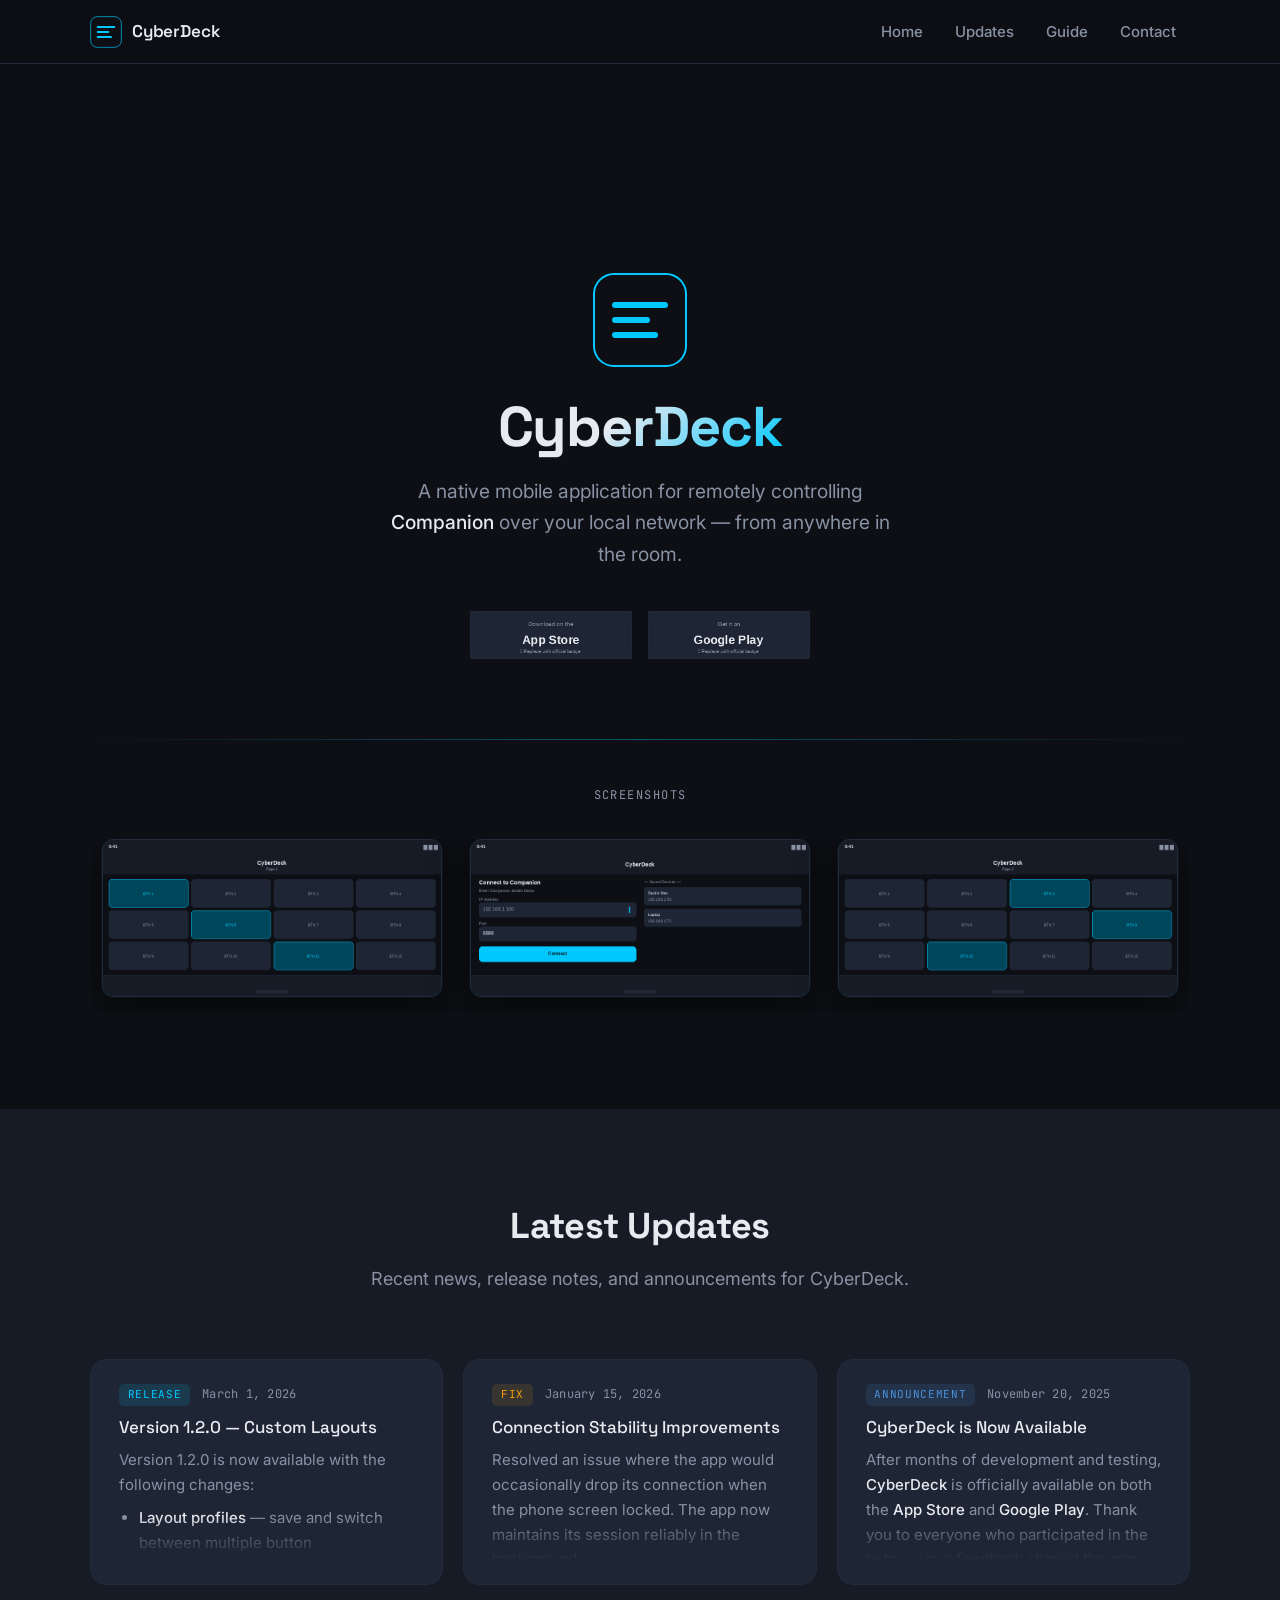
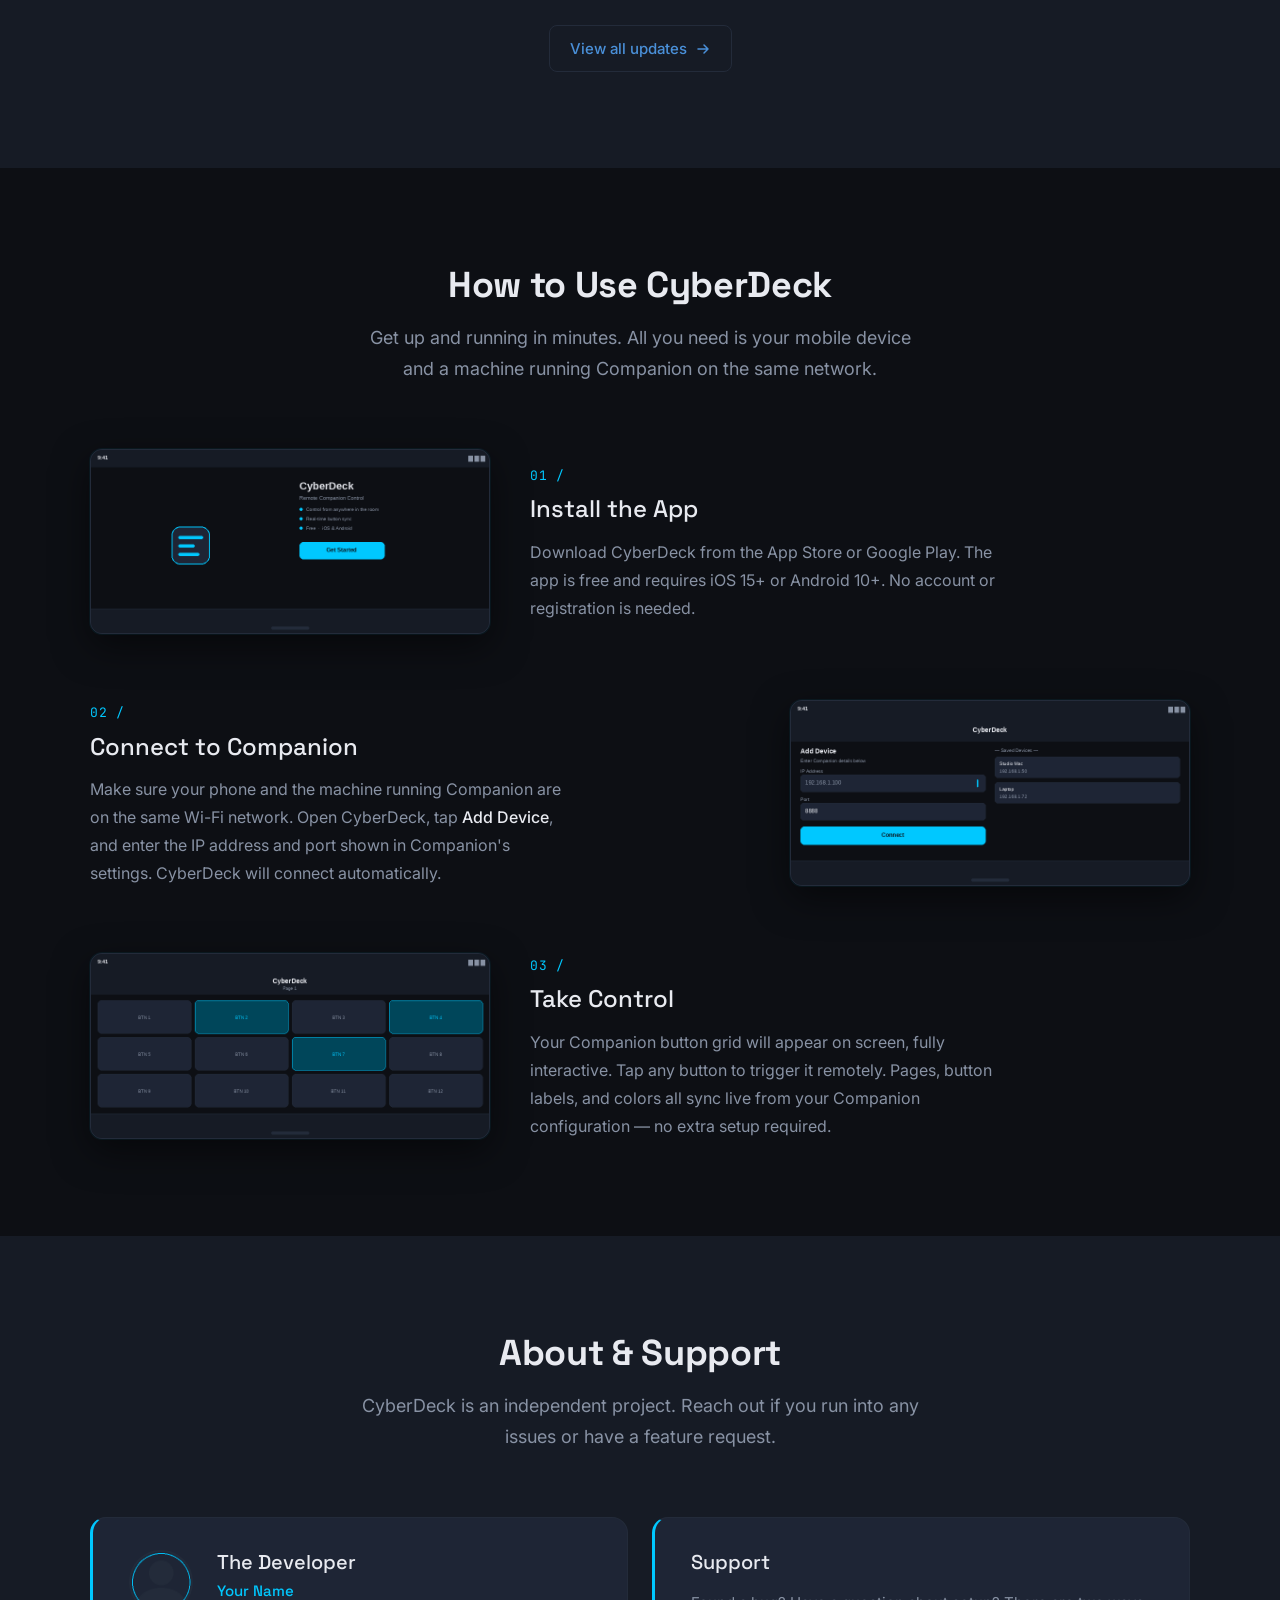
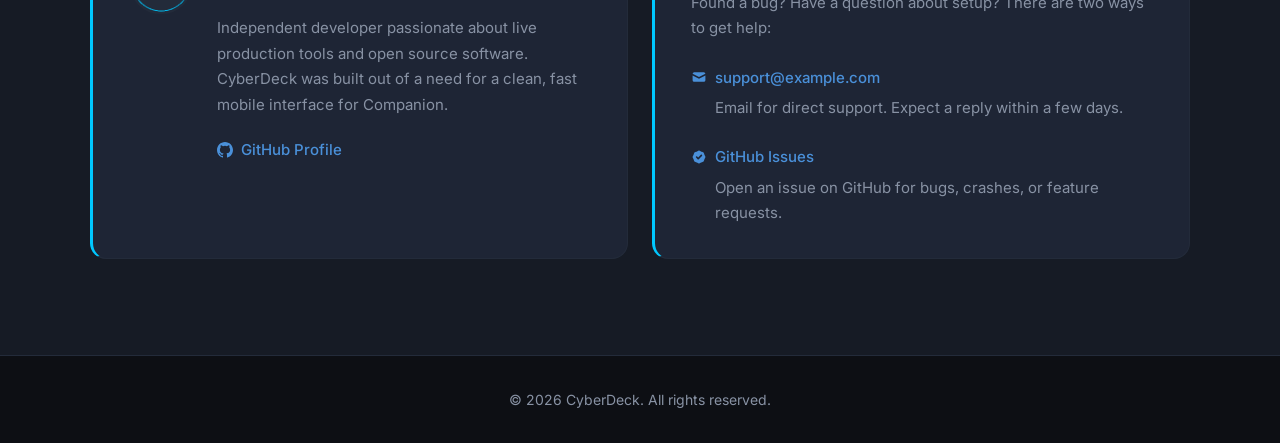
==== index.html @ e9cb2e37 "Initial commit — CyberDeck website Static marketing site for the CyberDeck iOS/Android app: index.ht" ====
<!DOCTYPE html>
<html lang="en">
<head>
  <meta charset="UTF-8" />
  <meta name="viewport" content="width=device-width, initial-scale=1.0" />

  <!-- Primary meta -->
  <title>CyberDeck — Remote Companion Control</title>
  <meta name="description" content="CyberDeck is a free native mobile app for iOS and Android that lets you remotely control Companion over your local network — from anywhere in the room." />
  <link rel="canonical" href="https://cyberdeckapp.com/" />
  <meta name="theme-color" content="#00c8ff" />
  <link rel="icon" type="image/svg+xml" href="assets/favicon.svg" />
  <link rel="apple-touch-icon" href="assets/apple-touch-icon.png" />

  <!-- Open Graph — controls appearance when shared on social media, iMessage, Discord, etc. -->
  <meta property="og:type"        content="website" />
  <meta property="og:url"         content="https://cyberdeckapp.com/" />
  <meta property="og:title"       content="CyberDeck — Remote Companion Control" />
  <meta property="og:description" content="A free native mobile app for iOS and Android that lets you remotely control Companion over your local network." />
  <meta property="og:image"       content="https://cyberdeckapp.com/assets/og-image.png" />
  <meta property="og:image:width"  content="1200" />
  <meta property="og:image:height" content="630" />
  <meta property="og:site_name"   content="CyberDeck" />

  <!-- Twitter / X Card -->
  <meta name="twitter:card"        content="summary_large_image" />
  <meta name="twitter:title"       content="CyberDeck — Remote Companion Control" />
  <meta name="twitter:description" content="A free native mobile app for iOS and Android that lets you remotely control Companion over your local network." />
  <meta name="twitter:image"       content="https://cyberdeckapp.com/assets/og-image.png" />

  <!-- JSON-LD Structured Data -->
  <script type="application/ld+json">
  {
    "@context": "https://schema.org",
    "@type": "SoftwareApplication",
    "name": "CyberDeck",
    "description": "A native mobile application for remotely controlling Companion over a local network.",
    "applicationCategory": "UtilitiesApplication",
    "operatingSystem": ["iOS", "Android"],
    "offers": {
      "@type": "Offer",
      "price": "0",
      "priceCurrency": "USD"
    },
    "url": "https://cyberdeckapp.com/",
    "publisher": {
      "@type": "Person",
      "name": "Your Name"
    }
  }
  </script>

  <!-- Google Fonts -->
  <link rel="preconnect" href="https://fonts.googleapis.com" />
  <link rel="preconnect" href="https://fonts.gstatic.com" crossorigin />
  <link href="https://fonts.googleapis.com/css2?family=Space+Grotesk:wght@400;500;700&family=Inter:wght@400;500&family=JetBrains+Mono:wght@400&display=swap" rel="stylesheet" />

  <link rel="stylesheet" href="style.css" />
</head>
<body>

  <!-- ═══════════════════════════════════════════
       NAVIGATION
  ════════════════════════════════════════════ -->
  <header id="site-header">
    <div class="nav-inner container">
      <a href="#home" class="nav-logo" aria-label="CyberDeck home">
        <div class="nav-logo-icon" aria-hidden="true">
          <img src="assets/icon.svg" alt="CyberDeck icon" width="32" height="32" />
        </div>
        <span class="nav-logo-text">CyberDeck</span>
      </a>

      <nav aria-label="Main navigation">
        <ul class="nav-links" role="list">
          <li><a href="#home" class="nav-link">Home</a></li>
          <li><a href="#updates" class="nav-link">Updates</a></li>
          <li><a href="#guide" class="nav-link">Guide</a></li>
          <li><a href="#contact" class="nav-link">Contact</a></li>
        </ul>
      </nav>
    </div>
  </header>

  <main>

    <!-- ═══════════════════════════════════════════
         SECTION 1 — HOME / HERO
    ════════════════════════════════════════════ -->
    <section id="home" class="section section-dark">
      <div class="container">

        <!-- Hero -->
        <div class="hero">
          <div class="hero-icon" aria-hidden="true">
            <img src="assets/icon.svg" alt="CyberDeck icon" width="96" height="96" />
          </div>

          <h1 class="hero-title">CyberDeck</h1>

          <p class="hero-sub">
            A native mobile application for remotely controlling
            <strong>Companion</strong> over your local network — from
            anywhere in the room.
          </p>

          <div class="hero-badges">
            <a href="#" class="badge badge--image" aria-label="Download on the App Store">
              <img src="assets/badge-appstore.png" alt="Download on the App Store" width="270" height="80" />
            </a>
            <a href="#" class="badge badge--image" aria-label="Get it on Google Play">
              <img src="assets/badge-googleplay.png" alt="Get it on Google Play" width="270" height="80" />
            </a>
          </div>
        </div>

        <!-- Screenshot divider -->
        <div class="section-divider" aria-hidden="true"></div>

        <!-- Screenshots -->
        <div class="screenshots-label" aria-hidden="true">
          <span>Screenshots</span>
        </div>

        <div class="screenshots-row" role="list" aria-label="App screenshots">
          <div class="phone-frame" role="listitem">
            <img src="assets/screenshot-1.png" alt="CyberDeck home screen showing button grid" width="844" height="390" />
          </div>
          <div class="phone-frame" role="listitem">
            <img src="assets/screenshot-2.png" alt="CyberDeck connection screen" width="844" height="390" />
          </div>
          <div class="phone-frame" role="listitem">
            <img src="assets/screenshot-3.png" alt="CyberDeck controls screen" width="844" height="390" />
          </div>
        </div>

      </div>
    </section>

    <!-- ═══════════════════════════════════════════
         SECTION 2 — UPDATES / LATEST NEWS
    ════════════════════════════════════════════ -->
    <section id="updates" class="section section-surface">
      <div class="container">

        <div class="section-header">
          <h2>Latest Updates</h2>
          <p class="section-sub">
            Recent news, release notes, and announcements for CyberDeck.
          </p>
        </div>

        <!-- Cards injected here by the render script below -->
        <div class="updates-grid" id="updates-grid">
          <noscript>
            <p style="color: var(--color-text-muted); text-align: center;">
              JavaScript is required to display updates. Please enable it in your browser.
            </p>
          </noscript>
        </div>

        <div class="updates-more">
          <a href="updates.html" class="updates-all-link">
            View all updates
            <svg class="updates-arrow" viewBox="0 0 16 16" fill="none" xmlns="http://www.w3.org/2000/svg" aria-hidden="true">
              <path d="M3 8h10M9 4l4 4-4 4" stroke="currentColor" stroke-width="1.5" stroke-linecap="round" stroke-linejoin="round"/>
            </svg>
          </a>
        </div>

      </div>
    </section>

    <!-- ═══════════════════════════════════════════
         SECTION 3 — GUIDE / HOW TO USE
    ════════════════════════════════════════════ -->
    <section id="guide" class="section section-dark">
      <div class="container">

        <div class="section-header">
          <h2>How to Use CyberDeck</h2>
          <p class="section-sub">
            Get up and running in minutes. All you need is your mobile
            device and a machine running Companion on the same network.
          </p>
        </div>

        <!-- Step 1 -->
        <div class="guide-step">
          <div class="phone-frame guide-frame">
            <img src="assets/screenshot-install.png" alt="App Store install screen for CyberDeck" width="844" height="390" />
          </div>

          <div class="guide-text">
            <span class="step-label mono-label">01 /</span>
            <h3>Install the App</h3>
            <p>
              Download CyberDeck from the App Store or Google Play. The app
              is free and requires iOS 15+ or Android 10+. No account or
              registration is needed.
            </p>
          </div>
        </div>

        <!-- Step 2 -->
        <div class="guide-step guide-step--reverse">
          <div class="phone-frame guide-frame">
            <img src="assets/screenshot-connect.png" alt="CyberDeck connection settings screen" width="844" height="390" />
          </div>

          <div class="guide-text">
            <span class="step-label mono-label">02 /</span>
            <h3>Connect to Companion</h3>
            <p>
              Make sure your phone and the machine running Companion are on
              the same Wi-Fi network. Open CyberDeck, tap <strong>Add
              Device</strong>, and enter the IP address and port shown in
              Companion's settings. CyberDeck will connect automatically.
            </p>
          </div>
        </div>

        <!-- Step 3 -->
        <div class="guide-step">
          <div class="phone-frame guide-frame">
            <img src="assets/screenshot-control.png" alt="CyberDeck button grid control screen" width="844" height="390" />
          </div>

          <div class="guide-text">
            <span class="step-label mono-label">03 /</span>
            <h3>Take Control</h3>
            <p>
              Your Companion button grid will appear on screen, fully
              interactive. Tap any button to trigger it remotely. Pages,
              button labels, and colors all sync live from your Companion
              configuration — no extra setup required.
            </p>
          </div>
        </div>

      </div>
    </section>

    <!-- ═══════════════════════════════════════════
         SECTION 4 — CONTACT / DEVELOPER INFO
    ════════════════════════════════════════════ -->
    <section id="contact" class="section section-surface">
      <div class="container">

        <div class="section-header">
          <h2>About &amp; Support</h2>
          <p class="section-sub">
            CyberDeck is an independent project. Reach out if you run into
            any issues or have a feature request.
          </p>
        </div>

        <div class="contact-grid">

          <!-- Developer card -->
          <div class="contact-card contact-card--developer">
            <div class="developer-avatar">
              <img src="assets/avatar.png" alt="Developer photo" width="128" height="128" />
            </div>

            <div class="developer-info">
              <h3>The Developer</h3>
              <!-- Replace "Your Name" and bio text with actual content -->
              <p class="developer-name">Your Name</p>
              <p>
                Independent developer passionate about live production tools
                and open source software. CyberDeck was built out of a need
                for a clean, fast mobile interface for Companion.
              </p>
              <div class="developer-links">
                <a href="https://github.com/" class="contact-link" target="_blank" rel="noopener noreferrer">
                  <!-- GitHub icon -->
                  <svg class="link-icon" viewBox="0 0 20 20" fill="currentColor" aria-hidden="true">
                    <path fill-rule="evenodd" d="M10 0C4.477 0 0 4.477 0 10c0 4.418 2.865 8.166 6.839 9.489.5.092.682-.217.682-.483 0-.237-.009-.868-.013-1.703-2.782.604-3.369-1.34-3.369-1.34-.454-1.157-1.11-1.465-1.11-1.465-.908-.62.069-.608.069-.608 1.003.07 1.531 1.03 1.531 1.03.892 1.529 2.341 1.087 2.91.831.092-.646.35-1.086.636-1.336-2.22-.253-4.555-1.11-4.555-4.943 0-1.091.39-1.984 1.029-2.683-.103-.253-.446-1.27.098-2.647 0 0 .84-.269 2.75 1.025A9.578 9.578 0 0110 4.836a9.59 9.59 0 012.504.337c1.909-1.294 2.747-1.025 2.747-1.025.546 1.377.203 2.394.1 2.647.64.699 1.028 1.592 1.028 2.683 0 3.842-2.339 4.687-4.566 4.935.359.309.678.919.678 1.852 0 1.336-.012 2.415-.012 2.744 0 .268.18.58.688.482C17.137 18.163 20 14.418 20 10c0-5.523-4.477-10-10-10z" clip-rule="evenodd"/>
                  </svg>
                  GitHub Profile
                </a>
              </div>
            </div>
          </div>

          <!-- Support card -->
          <div class="contact-card contact-card--support">
            <h3>Support</h3>
            <p>
              Found a bug? Have a question about setup? There are two ways
              to get help:
            </p>

            <ul class="support-links" role="list">
              <li>
                <a href="mailto:support@example.com" class="contact-link">
                  <!-- Email icon -->
                  <svg class="link-icon" viewBox="0 0 20 20" fill="currentColor" aria-hidden="true">
                    <path d="M2.003 5.884L10 9.882l7.997-3.998A2 2 0 0016 4H4a2 2 0 00-1.997 1.884z"/>
                    <path d="M18 8.118l-8 4-8-4V14a2 2 0 002 2h12a2 2 0 002-2V8.118z"/>
                  </svg>
                  support@example.com
                </a>
                <p class="support-note">Email for direct support. Expect a reply within a few days.</p>
              </li>
              <li>
                <a href="https://github.com/" class="contact-link" target="_blank" rel="noopener noreferrer">
                  <!-- Bug icon -->
                  <svg class="link-icon" viewBox="0 0 20 20" fill="currentColor" aria-hidden="true">
                    <path fill-rule="evenodd" d="M6.267 3.455a3.066 3.066 0 001.745-.723 3.066 3.066 0 013.976 0 3.066 3.066 0 001.745.723 3.066 3.066 0 012.812 2.812c.051.643.304 1.254.723 1.745a3.066 3.066 0 010 3.976 3.066 3.066 0 00-.723 1.745 3.066 3.066 0 01-2.812 2.812 3.066 3.066 0 00-1.745.723 3.066 3.066 0 01-3.976 0 3.066 3.066 0 00-1.745-.723 3.066 3.066 0 01-2.812-2.812 3.066 3.066 0 00-.723-1.745 3.066 3.066 0 010-3.976 3.066 3.066 0 00.723-1.745 3.066 3.066 0 012.812-2.812zm7.44 5.252a1 1 0 00-1.414-1.414L9 10.586 7.707 9.293a1 1 0 00-1.414 1.414l2 2a1 1 0 001.414 0l4-4z" clip-rule="evenodd"/>
                  </svg>
                  GitHub Issues
                </a>
                <p class="support-note">Open an issue on GitHub for bugs, crashes, or feature requests.</p>
              </li>
            </ul>
          </div>

        </div>
      </div>
    </section>

  </main>

  <!-- ═══════════════════════════════════════════
       FOOTER
  ════════════════════════════════════════════ -->
  <footer class="site-footer">
    <div class="container">
      <p>&copy; 2026 CyberDeck. All rights reserved.</p>
    </div>
  </footer>

  <!-- Updates data & renderer -->
  <script src="updates.js"></script>
  <script>
    (function () {
      var TAG_CLASSES = {
        'release':      'tag--release',
        'fix':          'tag--fix',
        'announcement': 'tag--announcement'
      };

      function tagClass(tag) {
        return TAG_CLASSES[tag.toLowerCase()] || 'tag--announcement';
      }

      function formatDate(dateStr) {
        return new Date(dateStr + 'T00:00:00').toLocaleDateString('en-US', {
          year: 'numeric', month: 'long', day: 'numeric'
        });
      }

      /* Converts **bold**, *italic* within a single line of text */
      function inlineMarkdown(str) {
        str = str.replace(/\*\*([^*\n]+)\*\*/g, '<strong>$1</strong>');
        str = str.replace(/\*([^*\n]+)\*/g,     '<em>$1</em>');
        return str;
      }

      /*
       * Converts a body string (with \n line breaks and \n\n paragraph
       * breaks) into HTML. Blocks starting with "- " become <ul> lists;
       * everything else becomes a <p> with <br> for single line breaks.
       */
      function parseMarkdown(text) {
        text = text.replace(/\r\n/g, '\n').replace(/\r/g, '\n');
        var blocks = text.trim().split(/\n{2,}/);
        return blocks.map(function (block) {
          block = block.trim();
          if (!block) return '';
          var lines = block.split('\n');
          var isList = lines.every(function (l) { return /^[-*]\s/.test(l); });
          if (isList) {
            return '<ul>' + lines.map(function (l) {
              return '<li>' + inlineMarkdown(l.replace(/^[-*]\s+/, '')) + '</li>';
            }).join('') + '</ul>';
          }
          return '<p>' + inlineMarkdown(lines.join('<br>')) + '</p>';
        }).join('');
      }

      /* Home page: body is clamped — shows a preview with a fade */
      function renderCard(entry) {
        return '<article class="update-card">' +
          '<div class="update-card-meta">' +
            '<span class="update-tag ' + tagClass(entry.tag) + '">' + entry.tag + '</span>' +
            '<time class="update-date" datetime="' + entry.date + '">' + formatDate(entry.date) + '</time>' +
          '</div>' +
          '<h3 class="update-title">' + entry.title + '</h3>' +
          '<div class="update-body update-body--clamped">' + parseMarkdown(entry.body) + '</div>' +
        '</article>';
      }

      var grid = document.getElementById('updates-grid');
      if (grid && typeof CYBERDECK_UPDATES !== 'undefined' && CYBERDECK_UPDATES.length > 0) {
        grid.innerHTML = CYBERDECK_UPDATES.slice(0, 3).map(renderCard).join('');
      }
    })();
  </script>

</body>
</html>
---- style.css ----
/* ═══════════════════════════════════════════════════════════════
   CYBERDECK — style.css
   Structure:
     1. Custom Properties
     2. Reset & Base
     3. Typography
     4. Layout Utilities
     5. Navigation
     6. Hero (Section 1)
     7. Screenshots
     8. Updates (Section 2)
     9. Guide (Section 3)
    10. Contact (Section 4)
    11. Footer
    12. Media Queries
═══════════════════════════════════════════════════════════════ */


/* ─────────────────────────────────────────────
   1. CUSTOM PROPERTIES
───────────────────────────────────────────── */
:root {
  /* Colors */
  --color-bg:           #0d0f14;
  --color-surface:      #161b25;
  --color-surface-alt:  #1e2535;
  --color-accent:       #00c8ff;
  --color-accent-soft:  #4a90d9;
  --color-accent-glow:  rgba(0, 200, 255, 0.15);
  --color-text:         #e8eaf0;
  --color-text-muted:   #8892a4;
  --color-divider:      #232b3a;

  /* Typography */
  --font-heading: 'Space Grotesk', system-ui, sans-serif;
  --font-body:    'Inter', system-ui, sans-serif;
  --font-mono:    'JetBrains Mono', 'Courier New', monospace;

  /* Layout */
  --container-width:  1100px;
  --section-padding:  6rem 0;
  --nav-height:       64px;

  /* Components */
  --radius-card:   1rem;
  --radius-phone:  2rem;
  --radius-badge:  0.5rem;
}


/* ─────────────────────────────────────────────
   2. RESET & BASE
───────────────────────────────────────────── */
*, *::before, *::after {
  box-sizing: border-box;
  margin: 0;
  padding: 0;
}

html {
  scroll-behavior: smooth;
  /* Offset scroll targets so they don't hide under the sticky nav */
  scroll-padding-top: var(--nav-height);
}

body {
  background-color: var(--color-bg);
  color: var(--color-text);
  font-family: var(--font-body);
  font-size: 1rem;
  line-height: 1.7;
  -webkit-font-smoothing: antialiased;
  -moz-osx-font-smoothing: grayscale;
}

img {
  display: block;
  max-width: 100%;
  height: auto;
}

ul {
  list-style: none;
}

a {
  color: var(--color-accent-soft);
  text-decoration: none;
  transition: color 0.2s ease;
}

a:hover {
  color: var(--color-accent);
}

a:focus-visible {
  outline: 2px solid var(--color-accent);
  outline-offset: 3px;
  border-radius: 3px;
}

strong {
  font-weight: 500;
  color: var(--color-text);
}


/* ─────────────────────────────────────────────
   3. TYPOGRAPHY
───────────────────────────────────────────── */
h1, h2, h3, h4 {
  font-family: var(--font-heading);
  color: var(--color-text);
  line-height: 1.2;
}

h1 {
  font-size: 3.5rem;
  font-weight: 700;
  line-height: 1.1;
  letter-spacing: -0.02em;
}

h2 {
  font-size: 2.25rem;
  font-weight: 700;
  letter-spacing: -0.01em;
}

h3 {
  font-size: 1.375rem;
  font-weight: 500;
  margin-bottom: 0.75rem;
}

p {
  color: var(--color-text);
  max-width: 65ch;
}

.mono-label {
  font-family: var(--font-mono);
  font-size: 0.8125rem;
  color: var(--color-accent);
  letter-spacing: 0.04em;
}


/* ─────────────────────────────────────────────
   4. LAYOUT UTILITIES
───────────────────────────────────────────── */
.container {
  width: min(var(--container-width), calc(100% - 2 * 5vw));
  margin-inline: auto;
}

.section {
  padding: var(--section-padding);
}

.section-dark {
  background-color: var(--color-bg);
}

.section-surface {
  background-color: var(--color-surface);
}

.section-header {
  text-align: center;
  margin-bottom: 4rem;
}

.section-header h2 {
  margin-bottom: 1rem;
}

.section-sub {
  font-size: 1.125rem;
  color: var(--color-text-muted);
  max-width: 52ch;
  margin-inline: auto;
}


/* ─────────────────────────────────────────────
   5. NAVIGATION
───────────────────────────────────────────── */
#site-header {
  position: sticky;
  top: 0;
  z-index: 100;
  height: var(--nav-height);
  background-color: rgba(13, 15, 20, 0.85);
  backdrop-filter: blur(12px);
  -webkit-backdrop-filter: blur(12px);
  border-bottom: 1px solid var(--color-divider);
}

.nav-inner {
  display: flex;
  align-items: center;
  justify-content: space-between;
  height: 100%;
}

/* Logo */
.nav-logo {
  display: flex;
  align-items: center;
  gap: 0.625rem;
  color: var(--color-text);
  text-decoration: none;
}

.nav-logo:hover {
  color: var(--color-text);
}

.nav-logo-icon {
  width: 32px;
  height: 32px;
  flex-shrink: 0;
}

.nav-logo-text {
  font-family: var(--font-heading);
  font-size: 1.0625rem;
  font-weight: 600;
  letter-spacing: -0.01em;
}

/* Nav links */
.nav-links {
  display: flex;
  align-items: center;
  gap: 0.25rem;
}

.nav-link {
  font-family: var(--font-body);
  font-size: 0.9375rem;
  font-weight: 500;
  color: var(--color-text-muted);
  padding: 0.4rem 0.875rem;
  border-radius: 0.4rem;
  transition: color 0.2s ease, background-color 0.2s ease;
  text-decoration: none;
}

.nav-link:hover {
  color: var(--color-accent);
  background-color: var(--color-accent-glow);
}


/* ─────────────────────────────────────────────
   6. HERO (SECTION 1)
───────────────────────────────────────────── */
.hero {
  display: flex;
  flex-direction: column;
  align-items: center;
  text-align: center;
  padding: 7rem 0 5rem;
}

.hero-icon {
  width: 96px;
  height: 96px;
  margin-bottom: 1.75rem;
}

.hero-title {
  margin-bottom: 1.125rem;
  /* Subtle text gradient for extra polish */
  background: linear-gradient(135deg, #e8eaf0 40%, #00c8ff 100%);
  -webkit-background-clip: text;
  -webkit-text-fill-color: transparent;
  background-clip: text;
}

.hero-sub {
  font-size: 1.2rem;
  color: var(--color-text-muted);
  max-width: 44ch;
  margin-bottom: 2.5rem;
  line-height: 1.65;
}

.hero-sub strong {
  color: var(--color-text);
}

/* Download badges */
.hero-badges {
  display: flex;
  gap: 1rem;
  flex-wrap: wrap;
  justify-content: center;
}

.badge {
  display: flex;
  flex-direction: column;
  align-items: flex-start;
  padding: 0.625rem 1.25rem;
  background-color: var(--color-surface-alt);
  border: 1px solid var(--color-divider);
  border-radius: var(--radius-badge);
  color: var(--color-text);
  text-decoration: none;
  transition: border-color 0.2s ease, background-color 0.2s ease, transform 0.15s ease;
  min-width: 140px;
}

.badge:hover {
  border-color: var(--color-accent);
  background-color: var(--color-accent-glow);
  color: var(--color-text);
  transform: translateY(-2px);
}

.badge-label {
  font-size: 0.75rem;
  color: var(--color-text-muted);
  font-family: var(--font-body);
  line-height: 1;
  margin-bottom: 0.2rem;
}

.badge-store {
  font-family: var(--font-heading);
  font-size: 1rem;
  font-weight: 600;
  color: var(--color-text);
  line-height: 1;
}

/* Image badge variant — strips the styled box so the PNG badge shows as-is */
.badge--image {
  padding: 0;
  background: none;
  border: none;
  border-radius: 0;
  min-width: unset;
  transition: transform 0.15s ease, opacity 0.15s ease;
}

.badge--image:hover {
  background: none;
  border: none;
  opacity: 0.85;
  transform: translateY(-2px);
}

.badge--image img {
  display: block;
  height: 48px;
  width: auto;
}


/* ─────────────────────────────────────────────
   7. SCREENSHOTS
───────────────────────────────────────────── */
.section-divider {
  height: 1px;
  background: linear-gradient(
    to right,
    transparent,
    var(--color-accent),
    transparent
  );
  margin-bottom: 2.5rem;
  opacity: 0.4;
}

.screenshots-label {
  text-align: center;
  margin-bottom: 2rem;
}

.screenshots-label span {
  font-family: var(--font-mono);
  font-size: 0.75rem;
  color: var(--color-text-muted);
  text-transform: uppercase;
  letter-spacing: 0.12em;
}

.screenshots-row {
  display: flex;
  justify-content: center;
  gap: 1.75rem;
  flex-wrap: wrap;
  padding-bottom: 1rem;
  /* On narrow viewports where all three frames can't sit side-by-side,
     allow horizontal scroll rather than shrinking frames below legibility */
  overflow-x: auto;
  -webkit-overflow-scrolling: touch;
}

/* Phone frame wrapper — landscape orientation */
.phone-frame {
  border-radius: 0.75rem;
  border: 1.5px solid var(--color-divider);
  overflow: hidden;
  width: 340px;
  flex-shrink: 0;
  box-shadow:
    0 0 0 1px rgba(0,200,255,0.06),
    0 12px 36px rgba(0, 0, 0, 0.5);
  background-color: var(--color-surface-alt);
  transition: transform 0.2s ease, box-shadow 0.2s ease;
}

.phone-frame:hover {
  transform: translateY(-4px);
  box-shadow:
    0 0 0 1px rgba(0,200,255,0.2),
    0 24px 60px rgba(0, 0, 0, 0.6);
}

/* Real screenshot images inside a phone frame */
.phone-frame img {
  display: block;
  width: 100%;
  height: auto;
}

/* Placeholder shown until real screenshots are added */
.phone-placeholder {
  width: 100%;
  aspect-ratio: 844 / 390;
  display: flex;
  align-items: flex-end;
  justify-content: flex-start;
  padding: 1rem;
  background-color: var(--color-surface-alt);
  background-image:
    linear-gradient(
      160deg,
      rgba(0,200,255,0.04) 0%,
      transparent 60%
    );
}

.phone-placeholder .mono-label {
  font-size: 0.6875rem;
}

/* Guide-section phone frames are slightly wider */
.guide-frame {
  width: 400px;
}


/* ─────────────────────────────────────────────
   8. UPDATES (SECTION 2)
───────────────────────────────────────────── */

/* Three-column card grid */
.updates-grid {
  display: grid;
  grid-template-columns: repeat(3, 1fr);
  gap: 1.25rem;
  margin-bottom: 2.5rem;
}

/* Individual update card */
.update-card {
  background-color: var(--color-surface-alt);
  border: 1px solid var(--color-divider);
  border-radius: var(--radius-card);
  padding: 1.5rem 1.75rem;
  display: flex;
  flex-direction: column;
  gap: 0.625rem;
  transition: border-color 0.2s ease, transform 0.2s ease;
}

.update-card:hover {
  border-color: rgba(0, 200, 255, 0.3);
  transform: translateY(-2px);
}

/* Meta row: tag pill + date */
.update-card-meta {
  display: flex;
  align-items: center;
  gap: 0.75rem;
  flex-wrap: wrap;
}

/* Tag pill */
.update-tag {
  display: inline-block;
  font-family: var(--font-mono);
  font-size: 0.6875rem;
  font-weight: 400;
  letter-spacing: 0.06em;
  text-transform: uppercase;
  padding: 0.2rem 0.55rem;
  border-radius: 0.3rem;
  line-height: 1.4;
}

.tag--release {
  background-color: rgba(0, 200, 255, 0.12);
  color: #00c8ff;
}

.tag--fix {
  background-color: rgba(245, 158, 11, 0.12);
  color: #f59e0b;
}

.tag--announcement {
  background-color: rgba(74, 144, 217, 0.12);
  color: #4a90d9;
}

/* Date */
.update-date {
  font-family: var(--font-mono);
  font-size: 0.75rem;
  color: var(--color-text-muted);
  letter-spacing: 0.02em;
}

/* Title */
.update-title {
  font-size: 1.0625rem;
  font-weight: 500;
  line-height: 1.35;
  margin-bottom: 0;
}

/* Body container — holds rendered markdown (div, not p) */
.update-body {
  font-size: 0.9375rem;
  line-height: 1.65;
  flex: 1;
}

/* Paragraphs produced by parseMarkdown */
.update-body p {
  color: var(--color-text-muted);
  font-size: inherit;
  line-height: inherit;
  max-width: none;
  margin-bottom: 0.5rem;
}

.update-body p:last-child {
  margin-bottom: 0;
}

/* Bullet lists produced by parseMarkdown */
.update-body ul {
  list-style: disc;
  padding-left: 1.25rem;
  margin-bottom: 0.5rem;
}

.update-body ul:last-child {
  margin-bottom: 0;
}

.update-body li {
  color: var(--color-text-muted);
  font-size: inherit;
  line-height: inherit;
  margin-bottom: 0.2rem;
}

/* Inline formatting */
.update-body strong {
  font-weight: 500;
  color: var(--color-text);
}

.update-body em {
  font-style: italic;
}

/*
 * Clamped variant — used on the home page preview cards.
 * Limits the visible body height and fades the bottom edge,
 * hinting that more content is available on the Updates page.
 */
.update-body--clamped {
  max-height: 7rem;
  overflow: hidden;
  position: relative;
}

.update-body--clamped::after {
  content: '';
  position: absolute;
  bottom: 0;
  left: 0;
  right: 0;
  height: 2.75rem;
  background: linear-gradient(to bottom, transparent, var(--color-surface-alt));
  pointer-events: none;
}

/* "View all updates" link row */
.updates-more {
  text-align: center;
}

.updates-all-link {
  display: inline-flex;
  align-items: center;
  gap: 0.5rem;
  font-family: var(--font-body);
  font-size: 0.9375rem;
  font-weight: 500;
  color: var(--color-accent-soft);
  border: 1px solid var(--color-divider);
  border-radius: 0.5rem;
  padding: 0.6rem 1.25rem;
  transition: color 0.2s ease, border-color 0.2s ease, background-color 0.2s ease;
  text-decoration: none;
}

.updates-all-link:hover {
  color: var(--color-accent);
  border-color: rgba(0, 200, 255, 0.4);
  background-color: var(--color-accent-glow);
}

.updates-arrow {
  width: 1rem;
  height: 1rem;
  flex-shrink: 0;
  transition: transform 0.2s ease;
}

.updates-all-link:hover .updates-arrow {
  transform: translateX(3px);
}

/* ── updates.html — full listing page ────────── */

/* Page-level wrapper used on updates.html */
.updates-page-header {
  padding: 4rem 0 3rem;
  border-bottom: 1px solid var(--color-divider);
  margin-bottom: 3rem;
}

.updates-page-header h1 {
  font-size: 2.5rem;
  margin-bottom: 0.75rem;
}

.updates-back-link {
  display: inline-flex;
  align-items: center;
  gap: 0.4rem;
  font-size: 0.875rem;
  color: var(--color-text-muted);
  margin-bottom: 1.5rem;
  transition: color 0.2s ease;
  text-decoration: none;
}

.updates-back-link:hover {
  color: var(--color-accent);
}

.updates-back-arrow {
  width: 0.875rem;
  height: 0.875rem;
  transform: scaleX(-1); /* Reuse the same arrow SVG, flipped */
}

/* Full listing: single-column stack */
.updates-list {
  display: flex;
  flex-direction: column;
  gap: 1rem;
  padding-bottom: 4rem;
}

/* Cards on updates.html are slightly more spacious */
.updates-list .update-card {
  padding: 1.875rem 2rem;
}

.updates-list .update-title {
  font-size: 1.1875rem;
}

/* Slightly larger text for the full listing page */
.updates-list .update-body,
.updates-list .update-body p,
.updates-list .update-body li {
  font-size: 1rem;
}


/* ─────────────────────────────────────────────
   9. GUIDE (SECTION 3)
───────────────────────────────────────────── */
.guide-step {
  display: grid;
  grid-template-columns: auto 1fr;
  gap: 2.5rem;
  align-items: center;
  margin-bottom: 4rem;
}

.guide-step:last-child {
  margin-bottom: 0;
}

/* Reverse: image goes right, text goes left */
.guide-step--reverse {
  grid-template-columns: 1fr auto;
}

.guide-step--reverse .phone-frame {
  order: 2;
}

.guide-step--reverse .guide-text {
  order: 1;
}

.guide-text {
  max-width: 480px;
}

.step-label {
  display: inline-block;
  margin-bottom: 0.5rem;
}

.guide-text h3 {
  font-size: 1.5rem;
  margin-bottom: 0.875rem;
}

.guide-text p {
  color: var(--color-text-muted);
  line-height: 1.75;
}

.guide-text p strong {
  color: var(--color-text);
}


/* ─────────────────────────────────────────────
   10. CONTACT (SECTION 4)
───────────────────────────────────────────── */
.contact-grid {
  display: grid;
  grid-template-columns: 1fr 1fr;
  gap: 1.5rem;
}

/* Card base */
.contact-card {
  background-color: var(--color-surface-alt);
  border: 1px solid var(--color-divider);
  border-radius: var(--radius-card);
  padding: 2rem 2.25rem;
  border-left: 3px solid var(--color-accent);
}

.contact-card h3 {
  font-size: 1.25rem;
  margin-bottom: 1.25rem;
}

.contact-card p {
  color: var(--color-text-muted);
  font-size: 0.9375rem;
  line-height: 1.7;
}

/* Developer card */
.contact-card--developer {
  display: flex;
  gap: 1.5rem;
  align-items: flex-start;
}

.developer-avatar {
  width: 64px;
  height: 64px;
  border-radius: 50%;
  overflow: hidden;
  flex-shrink: 0;
  border: 2px solid var(--color-divider);
  background-color: var(--color-surface);
}

.developer-avatar svg {
  width: 100%;
  height: 100%;
}

.developer-info {
  flex: 1;
}

.developer-info h3 {
  margin-bottom: 0.25rem;
}

.developer-name {
  font-family: var(--font-heading);
  font-size: 1.0625rem;
  font-weight: 500;
  color: var(--color-accent) !important;
  margin-bottom: 0.75rem;
}

.developer-links {
  margin-top: 1.25rem;
  display: flex;
  flex-direction: column;
  gap: 0.5rem;
}

/* Shared contact link style */
.contact-link {
  display: inline-flex;
  align-items: center;
  gap: 0.5rem;
  color: var(--color-accent-soft);
  font-size: 0.9375rem;
  font-weight: 500;
  text-decoration: none;
  transition: color 0.2s ease;
}

.contact-link:hover {
  color: var(--color-accent);
}

.link-icon {
  width: 1rem;
  height: 1rem;
  flex-shrink: 0;
}

/* Support card */
.contact-card--support h3 {
  margin-bottom: 1rem;
}

.support-links {
  margin-top: 1.5rem;
  display: flex;
  flex-direction: column;
  gap: 1.5rem;
}

.support-links li {
  display: flex;
  flex-direction: column;
  gap: 0.3rem;
}

.support-note {
  font-size: 0.875rem;
  color: var(--color-text-muted);
  padding-left: 1.5rem; /* Align with icon offset */
}


/* ─────────────────────────────────────────────
   11. FOOTER
───────────────────────────────────────────── */
.site-footer {
  background-color: var(--color-bg);
  border-top: 1px solid var(--color-divider);
  padding: 2rem 0;
  text-align: center;
}

.site-footer p {
  font-size: 0.875rem;
  color: var(--color-text-muted);
  max-width: none;
}


/* ─────────────────────────────────────────────
   12. MEDIA QUERIES
───────────────────────────────────────────── */

/* ── Tablet (≤ 1024px) ── */
@media (max-width: 1024px) {
  h1 { font-size: 2.75rem; }
  h2 { font-size: 2rem; }

  .hero {
    padding: 5rem 0 4rem;
  }

  .guide-step {
    gap: 2.5rem;
  }

  /* Updates: collapse to 2 columns on tablet */
  .updates-grid {
    grid-template-columns: repeat(2, 1fr);
  }
}

/* ── Mobile (≤ 768px) ── */
@media (max-width: 768px) {
  :root {
    --section-padding: 4rem 0;
    --nav-height: auto;
  }

  /* Nav stacks logo + links */
  #site-header {
    height: auto;
    padding: 0.875rem 0;
  }

  .nav-inner {
    flex-direction: column;
    align-items: center;
    gap: 0.75rem;
  }

  .nav-links {
    gap: 0.125rem;
  }

  .nav-link {
    font-size: 0.875rem;
    padding: 0.35rem 0.75rem;
  }

  /* Hero */
  h1 { font-size: 2.25rem; }
  h2 { font-size: 1.6rem; }

  .hero {
    padding: 3.5rem 0 3rem;
  }

  .hero-sub {
    font-size: 1.0625rem;
  }

  /* Guide steps: single column, image on top */
  .guide-step,
  .guide-step--reverse {
    grid-template-columns: 1fr;
    justify-items: center;
    gap: 2rem;
  }

  .guide-step--reverse .phone-frame,
  .guide-step--reverse .guide-text {
    order: unset;
  }

  .guide-step--reverse .phone-frame {
    order: -1; /* Always put image first on mobile */
  }

  .guide-text {
    max-width: 100%;
    text-align: center;
  }

  .step-label {
    display: block;
    margin-inline: auto;
  }

  /* Updates: single column on mobile */
  .updates-grid {
    grid-template-columns: 1fr;
  }

  /* Contact cards stack */
  .contact-grid {
    grid-template-columns: 1fr;
  }

  .contact-card--developer {
    flex-direction: column;
    align-items: center;
    text-align: center;
  }

  .developer-links {
    align-items: center;
  }
}

/* ── Small (≤ 480px) ── */
@media (max-width: 480px) {
  :root {
    --section-padding: 3rem 0;
  }

  h1 { font-size: 2rem; }
  h2 { font-size: 1.4rem; }

  .hero-icon {
    width: 72px;
    height: 72px;
  }

  .hero-badges {
    flex-direction: column;
    align-items: center;
  }

  .badge {
    width: 100%;
    max-width: 220px;
    align-items: center;
    text-align: center;
  }

  .phone-frame,
  .guide-frame {
    width: 280px;
  }

  .contact-card {
    padding: 1.5rem;
  }

  .section-header {
    margin-bottom: 2.5rem;
  }
}
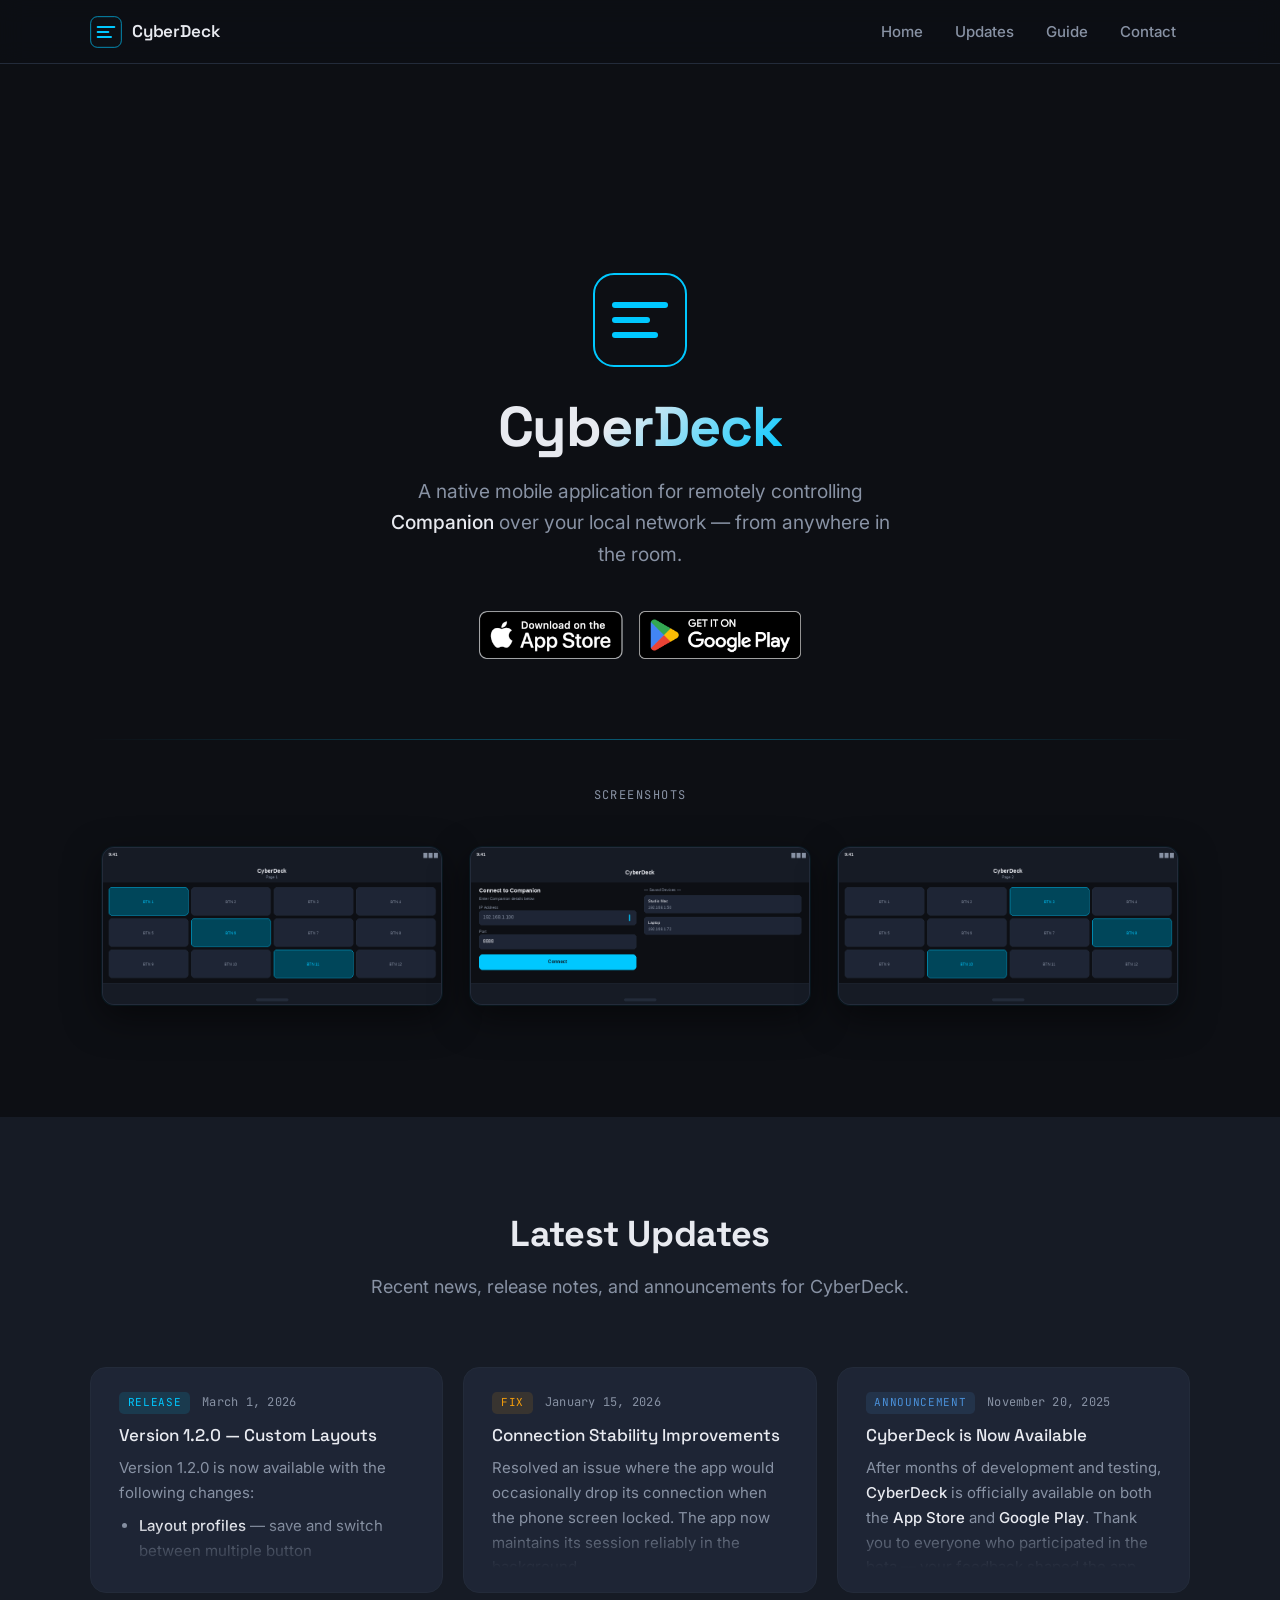
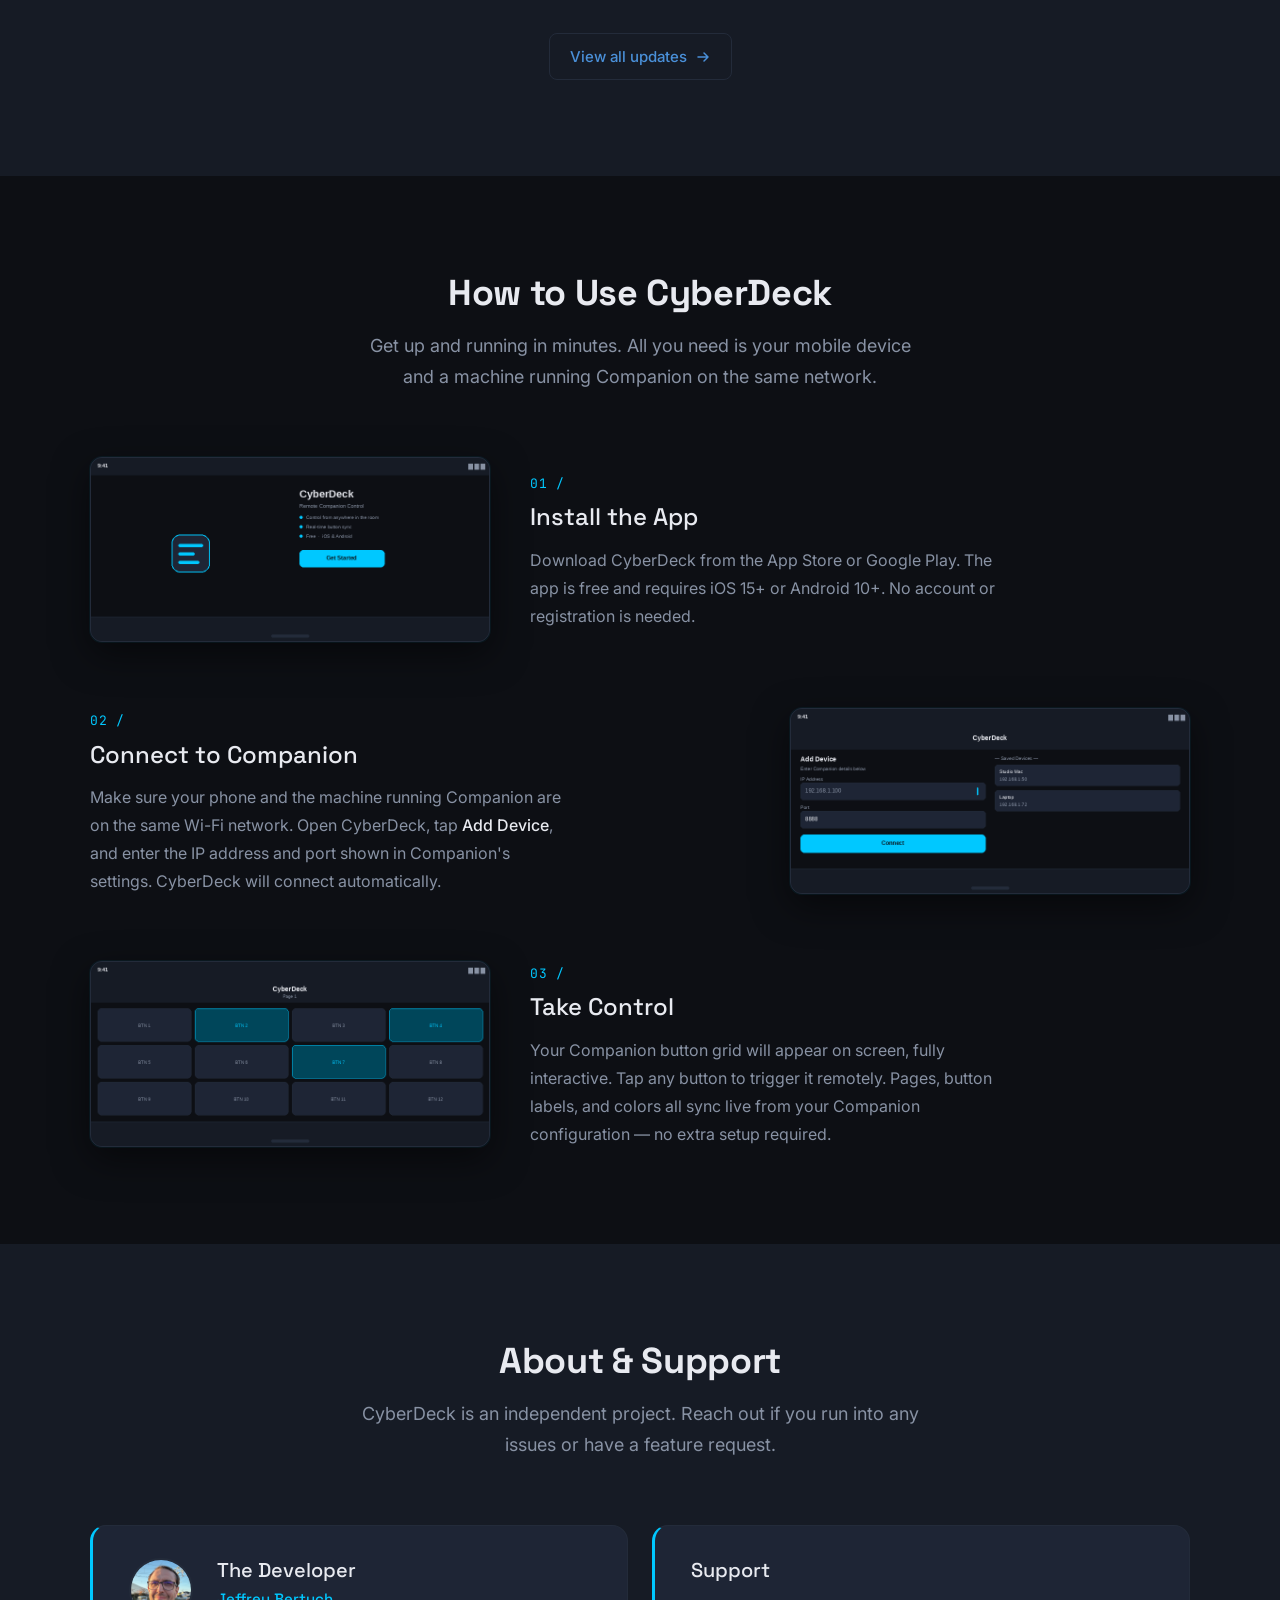
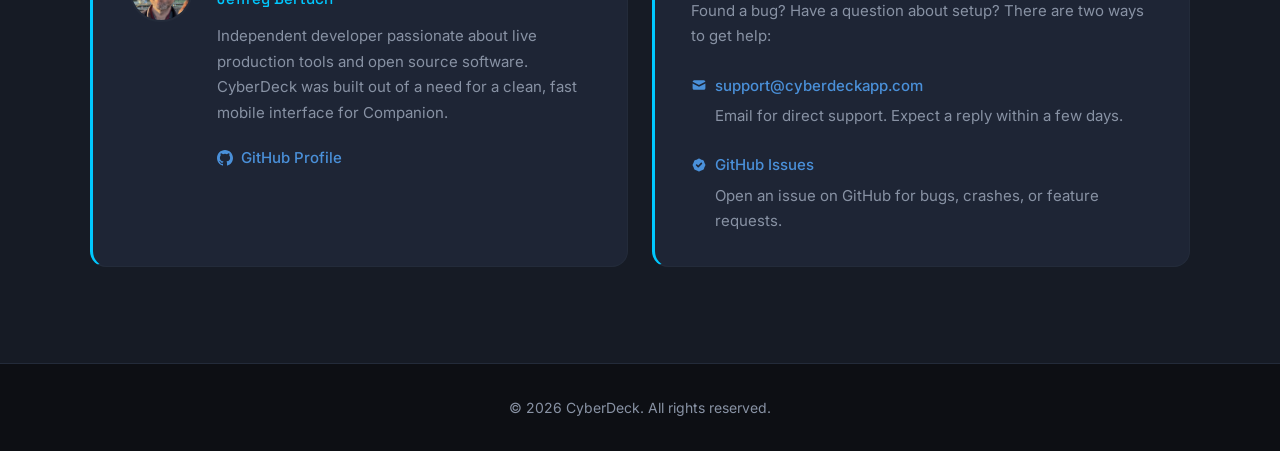
==== commit 83bd2ec1: "Begin updating placeholder images. Update links github account and issue tracking." ====
--- a/index.html
+++ b/index.html
@@ -266,14 +266,14 @@
             <div class="developer-info">
               <h3>The Developer</h3>
               <!-- Replace "Your Name" and bio text with actual content -->
-              <p class="developer-name">Your Name</p>
+              <p class="developer-name">Jeffrey Bertuch</p>
               <p>
                 Independent developer passionate about live production tools
                 and open source software. CyberDeck was built out of a need
                 for a clean, fast mobile interface for Companion.
               </p>
               <div class="developer-links">
-                <a href="https://github.com/" class="contact-link" target="_blank" rel="noopener noreferrer">
+                <a href="https://github.com/pacoo2454" class="contact-link" target="_blank" rel="noopener noreferrer">
                   <!-- GitHub icon -->
                   <svg class="link-icon" viewBox="0 0 20 20" fill="currentColor" aria-hidden="true">
                     <path fill-rule="evenodd" d="M10 0C4.477 0 0 4.477 0 10c0 4.418 2.865 8.166 6.839 9.489.5.092.682-.217.682-.483 0-.237-.009-.868-.013-1.703-2.782.604-3.369-1.34-3.369-1.34-.454-1.157-1.11-1.465-1.11-1.465-.908-.62.069-.608.069-.608 1.003.07 1.531 1.03 1.531 1.03.892 1.529 2.341 1.087 2.91.831.092-.646.35-1.086.636-1.336-2.22-.253-4.555-1.11-4.555-4.943 0-1.091.39-1.984 1.029-2.683-.103-.253-.446-1.27.098-2.647 0 0 .84-.269 2.75 1.025A9.578 9.578 0 0110 4.836a9.59 9.59 0 012.504.337c1.909-1.294 2.747-1.025 2.747-1.025.546 1.377.203 2.394.1 2.647.64.699 1.028 1.592 1.028 2.683 0 3.842-2.339 4.687-4.566 4.935.359.309.678.919.678 1.852 0 1.336-.012 2.415-.012 2.744 0 .268.18.58.688.482C17.137 18.163 20 14.418 20 10c0-5.523-4.477-10-10-10z" clip-rule="evenodd"/>
@@ -294,18 +294,18 @@
 
             <ul class="support-links" role="list">
               <li>
-                <a href="mailto:support@example.com" class="contact-link">
+                <a href="mailto:support@cyberdeckapp.com" class="contact-link">
                   <!-- Email icon -->
                   <svg class="link-icon" viewBox="0 0 20 20" fill="currentColor" aria-hidden="true">
                     <path d="M2.003 5.884L10 9.882l7.997-3.998A2 2 0 0016 4H4a2 2 0 00-1.997 1.884z"/>
                     <path d="M18 8.118l-8 4-8-4V14a2 2 0 002 2h12a2 2 0 002-2V8.118z"/>
                   </svg>
-                  support@example.com
+                  support@cyberdeckapp.com
                 </a>
                 <p class="support-note">Email for direct support. Expect a reply within a few days.</p>
               </li>
               <li>
-                <a href="https://github.com/" class="contact-link" target="_blank" rel="noopener noreferrer">
+                <a href="https://github.com/pacoo2454/CyberDeck2/issues" class="contact-link" target="_blank" rel="noopener noreferrer">
                   <!-- Bug icon -->
                   <svg class="link-icon" viewBox="0 0 20 20" fill="currentColor" aria-hidden="true">
                     <path fill-rule="evenodd" d="M6.267 3.455a3.066 3.066 0 001.745-.723 3.066 3.066 0 013.976 0 3.066 3.066 0 001.745.723 3.066 3.066 0 012.812 2.812c.051.643.304 1.254.723 1.745a3.066 3.066 0 010 3.976 3.066 3.066 0 00-.723 1.745 3.066 3.066 0 01-2.812 2.812 3.066 3.066 0 00-1.745.723 3.066 3.066 0 01-3.976 0 3.066 3.066 0 00-1.745-.723 3.066 3.066 0 01-2.812-2.812 3.066 3.066 0 00-.723-1.745 3.066 3.066 0 010-3.976 3.066 3.066 0 00.723-1.745 3.066 3.066 0 012.812-2.812zm7.44 5.252a1 1 0 00-1.414-1.414L9 10.586 7.707 9.293a1 1 0 00-1.414 1.414l2 2a1 1 0 001.414 0l4-4z" clip-rule="evenodd"/>
--- a/style.css
+++ b/style.css
@@ -394,11 +394,8 @@
   justify-content: center;
   gap: 1.75rem;
   flex-wrap: wrap;
+  padding-top: 0.5rem;   /* room for the hover translateY lift */
   padding-bottom: 1rem;
-  /* On narrow viewports where all three frames can't sit side-by-side,
-     allow horizontal scroll rather than shrinking frames below legibility */
-  overflow-x: auto;
-  -webkit-overflow-scrolling: touch;
 }
 
 /* Phone frame wrapper — landscape orientation */
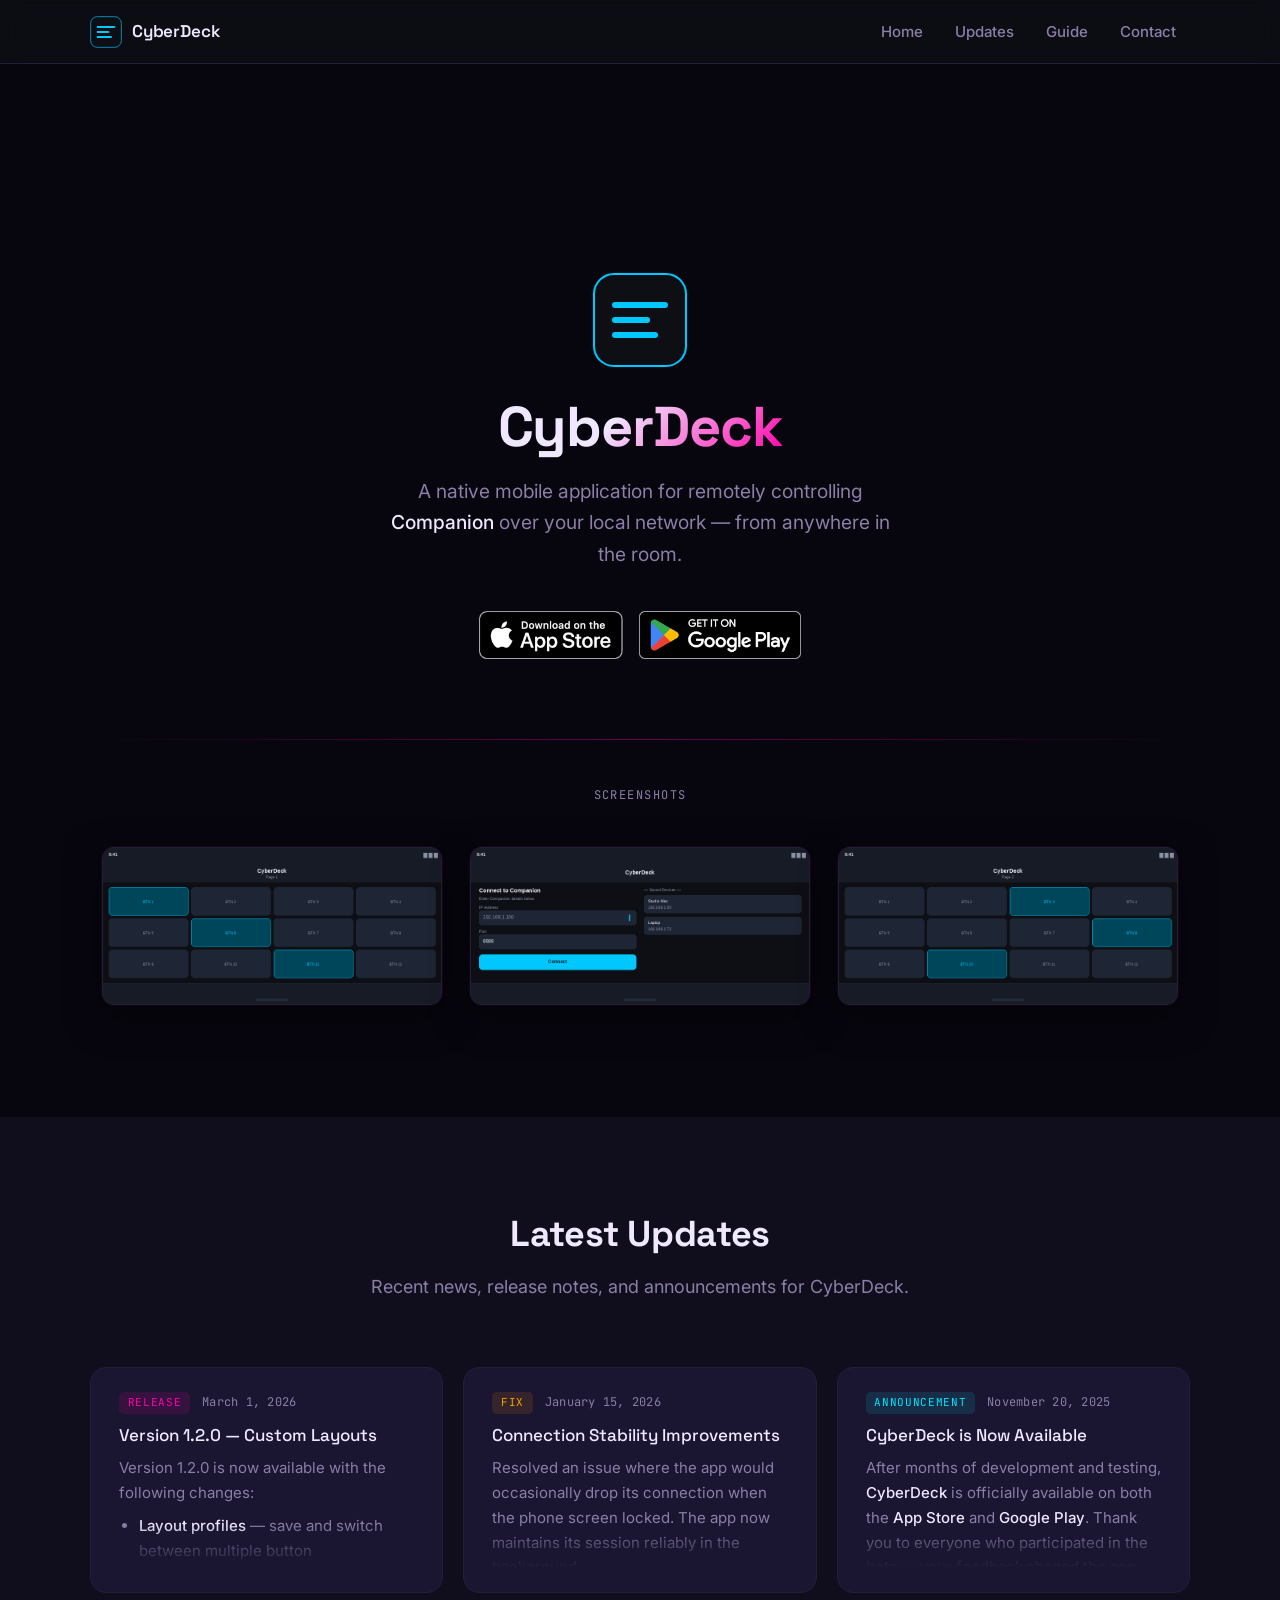
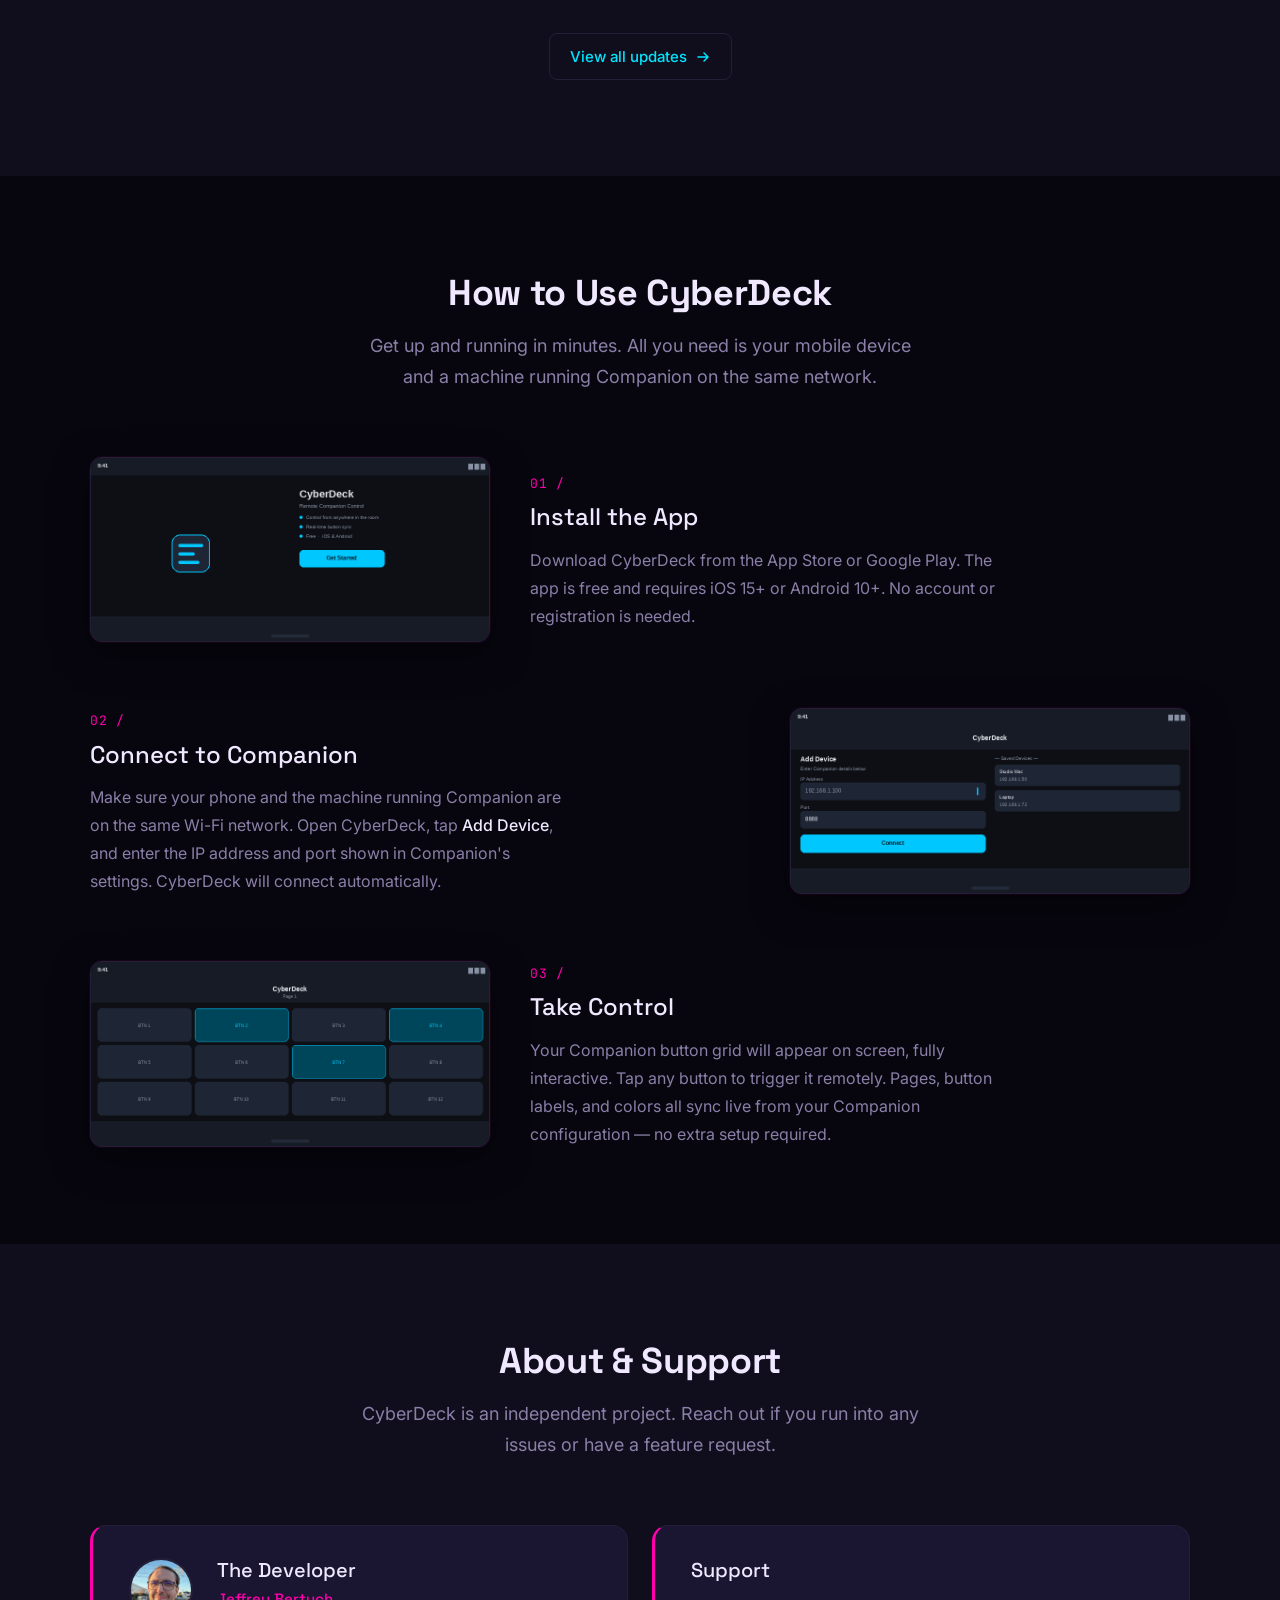
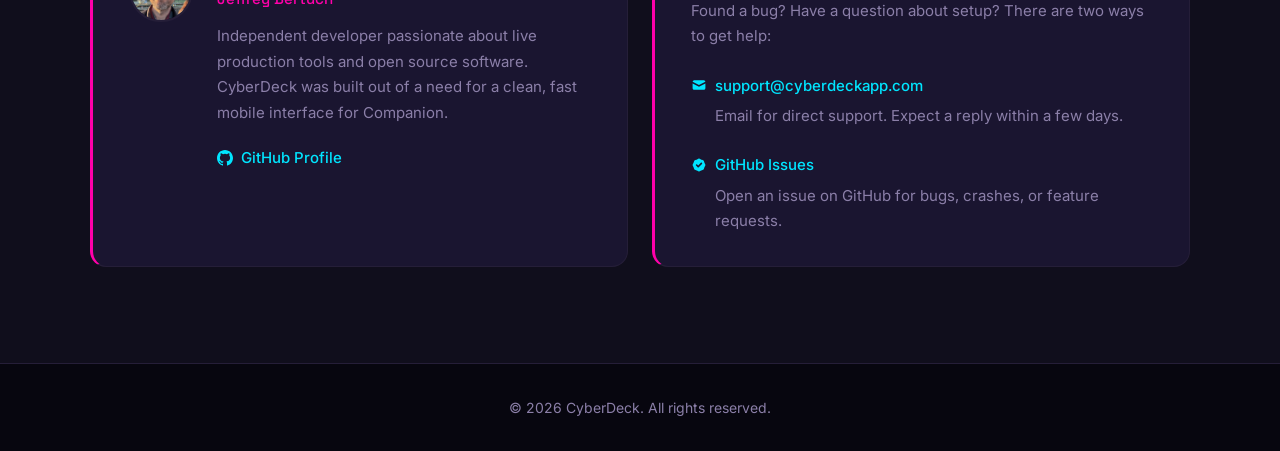
==== commit 591ed541: "Apply cyberpunk Hot Neon color scheme Replaces the muted cyan palette with a bolder neon magenta + e" ====
--- a/index.html
+++ b/index.html
@@ -8,7 +8,7 @@
   <title>CyberDeck — Remote Companion Control</title>
   <meta name="description" content="CyberDeck is a free native mobile app for iOS and Android that lets you remotely control Companion over your local network — from anywhere in the room." />
   <link rel="canonical" href="https://cyberdeckapp.com/" />
-  <meta name="theme-color" content="#00c8ff" />
+  <meta name="theme-color" content="#ff00aa" />
   <link rel="icon" type="image/svg+xml" href="assets/favicon.svg" />
   <link rel="apple-touch-icon" href="assets/apple-touch-icon.png" />
 
@@ -45,7 +45,7 @@
     "url": "https://cyberdeckapp.com/",
     "publisher": {
       "@type": "Person",
-      "name": "Your Name"
+      "name": "Jeffrey Bertuch"
     }
   }
   </script>
@@ -58,6 +58,7 @@
   <link rel="stylesheet" href="style.css" />
 </head>
 <body>
+  <a href="#main-content" class="skip-link">Skip to main content</a>
 
   <!-- ═══════════════════════════════════════════
        NAVIGATION
@@ -82,7 +83,7 @@
     </div>
   </header>
 
-  <main>
+  <main id="main-content">
 
     <!-- ═══════════════════════════════════════════
          SECTION 1 — HOME / HERO
@@ -334,63 +335,23 @@
 
   <!-- Updates data & renderer -->
   <script src="updates.js"></script>
+  <script src="updates-renderer.js"></script>
   <script>
     (function () {
-      var TAG_CLASSES = {
-        'release':      'tag--release',
-        'fix':          'tag--fix',
-        'announcement': 'tag--announcement'
-      };
-
-      function tagClass(tag) {
-        return TAG_CLASSES[tag.toLowerCase()] || 'tag--announcement';
-      }
-
-      function formatDate(dateStr) {
-        return new Date(dateStr + 'T00:00:00').toLocaleDateString('en-US', {
-          year: 'numeric', month: 'long', day: 'numeric'
-        });
-      }
-
-      /* Converts **bold**, *italic* within a single line of text */
-      function inlineMarkdown(str) {
-        str = str.replace(/\*\*([^*\n]+)\*\*/g, '<strong>$1</strong>');
-        str = str.replace(/\*([^*\n]+)\*/g,     '<em>$1</em>');
-        return str;
-      }
-
-      /*
-       * Converts a body string (with \n line breaks and \n\n paragraph
-       * breaks) into HTML. Blocks starting with "- " become <ul> lists;
-       * everything else becomes a <p> with <br> for single line breaks.
-       */
-      function parseMarkdown(text) {
-        text = text.replace(/\r\n/g, '\n').replace(/\r/g, '\n');
-        var blocks = text.trim().split(/\n{2,}/);
-        return blocks.map(function (block) {
-          block = block.trim();
-          if (!block) return '';
-          var lines = block.split('\n');
-          var isList = lines.every(function (l) { return /^[-*]\s/.test(l); });
-          if (isList) {
-            return '<ul>' + lines.map(function (l) {
-              return '<li>' + inlineMarkdown(l.replace(/^[-*]\s+/, '')) + '</li>';
-            }).join('') + '</ul>';
-          }
-          return '<p>' + inlineMarkdown(lines.join('<br>')) + '</p>';
-        }).join('');
-      }
+      var R = window.CyberDeckRenderer;
 
       /* Home page: body is clamped — shows a preview with a fade */
       function renderCard(entry) {
-        return '<article class="update-card">' +
-          '<div class="update-card-meta">' +
-            '<span class="update-tag ' + tagClass(entry.tag) + '">' + entry.tag + '</span>' +
-            '<time class="update-date" datetime="' + entry.date + '">' + formatDate(entry.date) + '</time>' +
-          '</div>' +
-          '<h3 class="update-title">' + entry.title + '</h3>' +
-          '<div class="update-body update-body--clamped">' + parseMarkdown(entry.body) + '</div>' +
-        '</article>';
+        return '<a href="updates.html#update-' + R.escapeHTML(entry.id) + '" class="update-card-link">' +
+          '<article class="update-card">' +
+            '<div class="update-card-meta">' +
+              '<span class="update-tag ' + R.tagClass(entry.tag) + '">' + R.escapeHTML(entry.tag) + '</span>' +
+              '<time class="update-date" datetime="' + R.escapeHTML(entry.date) + '">' + R.formatDate(entry.date) + '</time>' +
+            '</div>' +
+            '<h3 class="update-title">' + R.escapeHTML(entry.title) + '</h3>' +
+            '<div class="update-body update-body--clamped">' + R.parseMarkdown(entry.body) + '</div>' +
+          '</article>' +
+        '</a>';
       }
 
       var grid = document.getElementById('updates-grid');
--- a/style.css
+++ b/style.css
@@ -21,15 +21,15 @@
 ───────────────────────────────────────────── */
 :root {
   /* Colors */
-  --color-bg:           #0d0f14;
-  --color-surface:      #161b25;
-  --color-surface-alt:  #1e2535;
-  --color-accent:       #00c8ff;
-  --color-accent-soft:  #4a90d9;
-  --color-accent-glow:  rgba(0, 200, 255, 0.15);
-  --color-text:         #e8eaf0;
-  --color-text-muted:   #8892a4;
-  --color-divider:      #232b3a;
+  --color-bg:           #07060f;
+  --color-surface:      #100e1c;
+  --color-surface-alt:  #1a1530;
+  --color-accent:       #ff00aa;
+  --color-accent-soft:  #00e5ff;
+  --color-accent-glow:  rgba(255, 0, 170, 0.15);
+  --color-text:         #f0e8ff;
+  --color-text-muted:   #8b7fa8;
+  --color-divider:      #251e38;
 
   /* Typography */
   --font-heading: 'Space Grotesk', system-ui, sans-serif;
@@ -71,6 +71,27 @@
   line-height: 1.7;
   -webkit-font-smoothing: antialiased;
   -moz-osx-font-smoothing: grayscale;
+}
+
+/* Skip navigation link — hidden until focused by keyboard */
+.skip-link {
+  position: absolute;
+  top: -100%;
+  left: 1rem;
+  z-index: 9999;
+  padding: 0.5rem 1rem;
+  background: var(--color-accent);
+  color: var(--color-bg);
+  font-family: var(--font-heading);
+  font-weight: 700;
+  font-size: 0.875rem;
+  border-radius: var(--radius-sm);
+  text-decoration: none;
+  transition: top 0.1s;
+}
+
+.skip-link:focus {
+  top: 1rem;
 }
 
 img {
@@ -274,7 +295,7 @@
 .hero-title {
   margin-bottom: 1.125rem;
   /* Subtle text gradient for extra polish */
-  background: linear-gradient(135deg, #e8eaf0 40%, #00c8ff 100%);
+  background: linear-gradient(135deg, #f0e8ff 40%, #ff00aa 100%);
   -webkit-background-clip: text;
   -webkit-text-fill-color: transparent;
   background-clip: text;
@@ -321,22 +342,6 @@
   transform: translateY(-2px);
 }
 
-.badge-label {
-  font-size: 0.75rem;
-  color: var(--color-text-muted);
-  font-family: var(--font-body);
-  line-height: 1;
-  margin-bottom: 0.2rem;
-}
-
-.badge-store {
-  font-family: var(--font-heading);
-  font-size: 1rem;
-  font-weight: 600;
-  color: var(--color-text);
-  line-height: 1;
-}
-
 /* Image badge variant — strips the styled box so the PNG badge shows as-is */
 .badge--image {
   padding: 0;
@@ -406,7 +411,7 @@
   width: 340px;
   flex-shrink: 0;
   box-shadow:
-    0 0 0 1px rgba(0,200,255,0.06),
+    0 0 0 1px rgba(255,0,170,0.06),
     0 12px 36px rgba(0, 0, 0, 0.5);
   background-color: var(--color-surface-alt);
   transition: transform 0.2s ease, box-shadow 0.2s ease;
@@ -415,7 +420,7 @@
 .phone-frame:hover {
   transform: translateY(-4px);
   box-shadow:
-    0 0 0 1px rgba(0,200,255,0.2),
+    0 0 0 1px rgba(255,0,170,0.2),
     0 24px 60px rgba(0, 0, 0, 0.6);
 }
 
@@ -426,26 +431,6 @@
   height: auto;
 }
 
-/* Placeholder shown until real screenshots are added */
-.phone-placeholder {
-  width: 100%;
-  aspect-ratio: 844 / 390;
-  display: flex;
-  align-items: flex-end;
-  justify-content: flex-start;
-  padding: 1rem;
-  background-color: var(--color-surface-alt);
-  background-image:
-    linear-gradient(
-      160deg,
-      rgba(0,200,255,0.04) 0%,
-      transparent 60%
-    );
-}
-
-.phone-placeholder .mono-label {
-  font-size: 0.6875rem;
-}
 
 /* Guide-section phone frames are slightly wider */
 .guide-frame {
@@ -478,7 +463,19 @@
 }
 
 .update-card:hover {
-  border-color: rgba(0, 200, 255, 0.3);
+  border-color: rgba(255, 0, 170, 0.3);
+  transform: translateY(-2px);
+}
+
+.update-card-link {
+  display: block;
+  text-decoration: none;
+  color: inherit;
+}
+
+.update-card-link:hover .update-card,
+.update-card-link:focus-visible .update-card {
+  border-color: rgba(255, 0, 170, 0.3);
   transform: translateY(-2px);
 }
 
@@ -504,8 +501,8 @@
 }
 
 .tag--release {
-  background-color: rgba(0, 200, 255, 0.12);
-  color: #00c8ff;
+  background-color: rgba(255, 0, 170, 0.12);
+  color: #ff00aa;
 }
 
 .tag--fix {
@@ -514,8 +511,8 @@
 }
 
 .tag--announcement {
-  background-color: rgba(74, 144, 217, 0.12);
-  color: #4a90d9;
+  background-color: rgba(0, 229, 255, 0.12);
+  color: #00e5ff;
 }
 
 /* Date */
@@ -626,7 +623,7 @@
 
 .updates-all-link:hover {
   color: var(--color-accent);
-  border-color: rgba(0, 200, 255, 0.4);
+  border-color: rgba(255, 0, 170, 0.4);
   background-color: var(--color-accent-glow);
 }
 
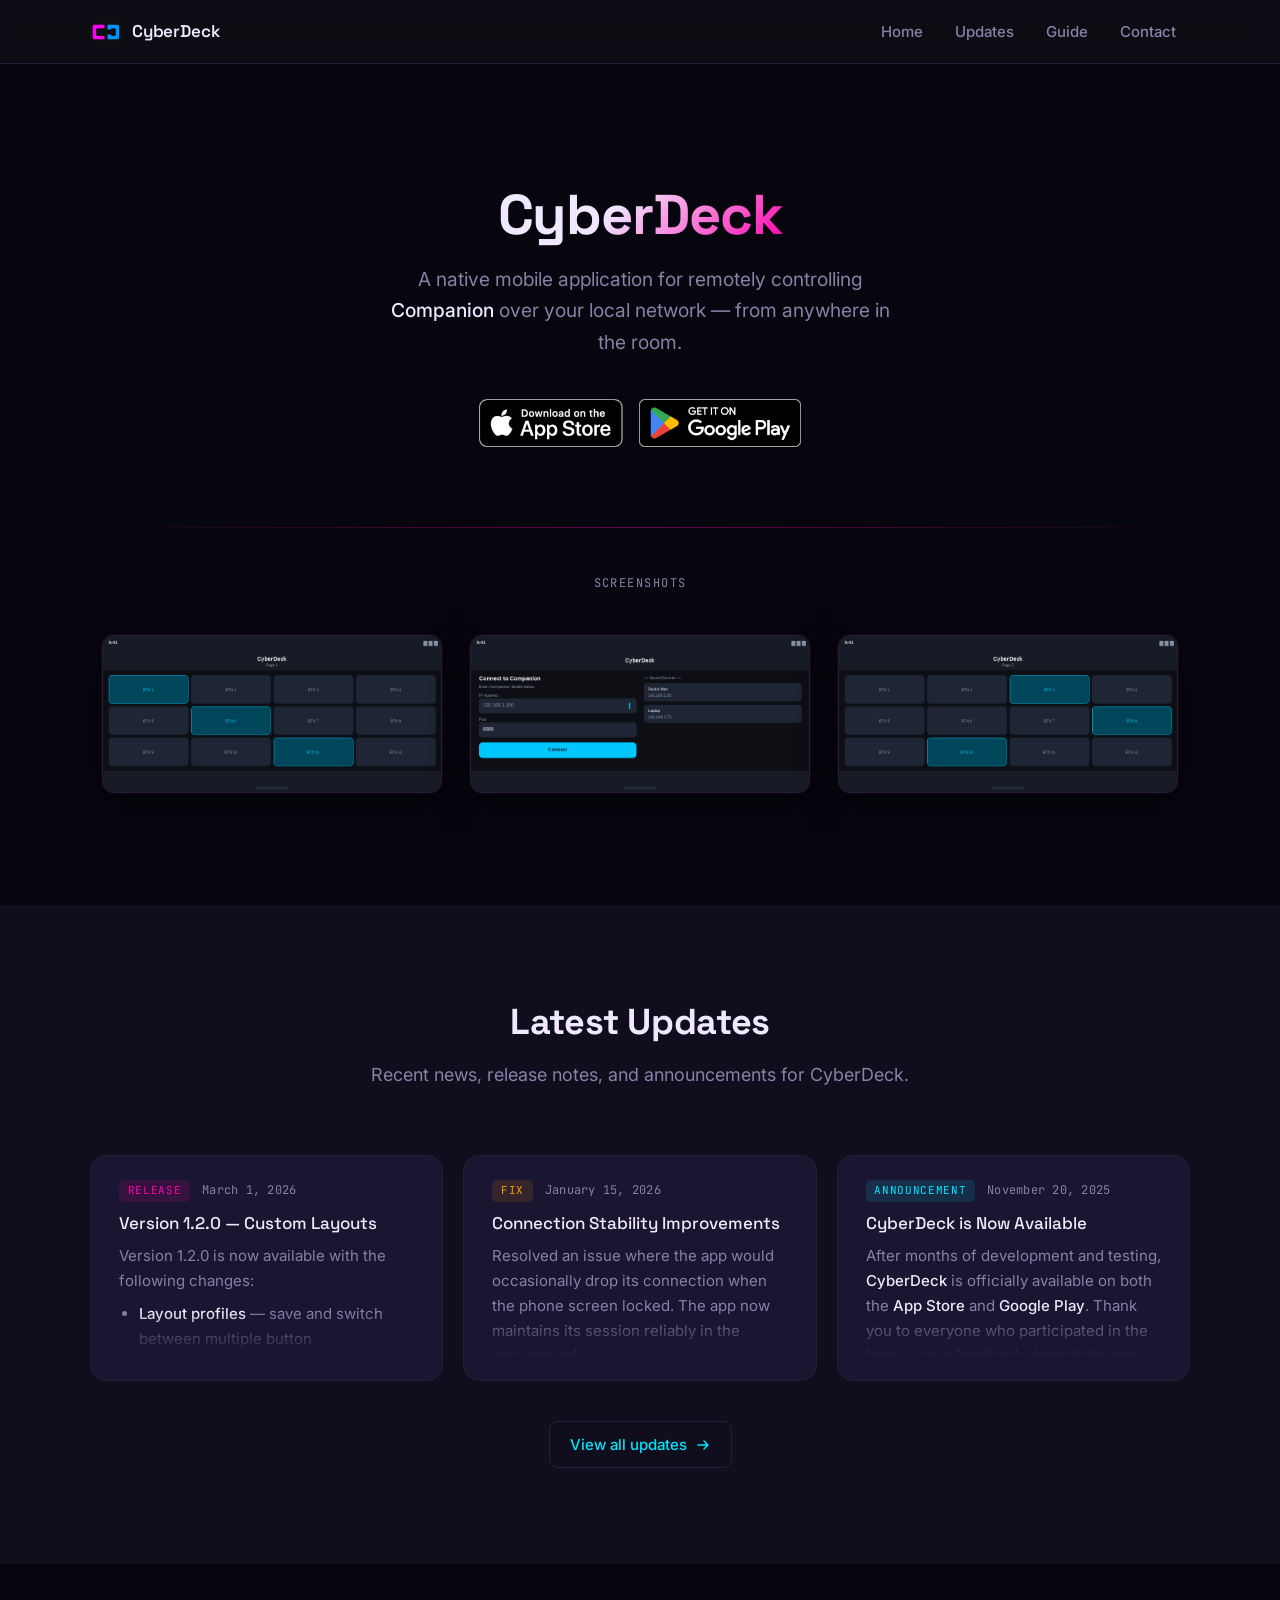
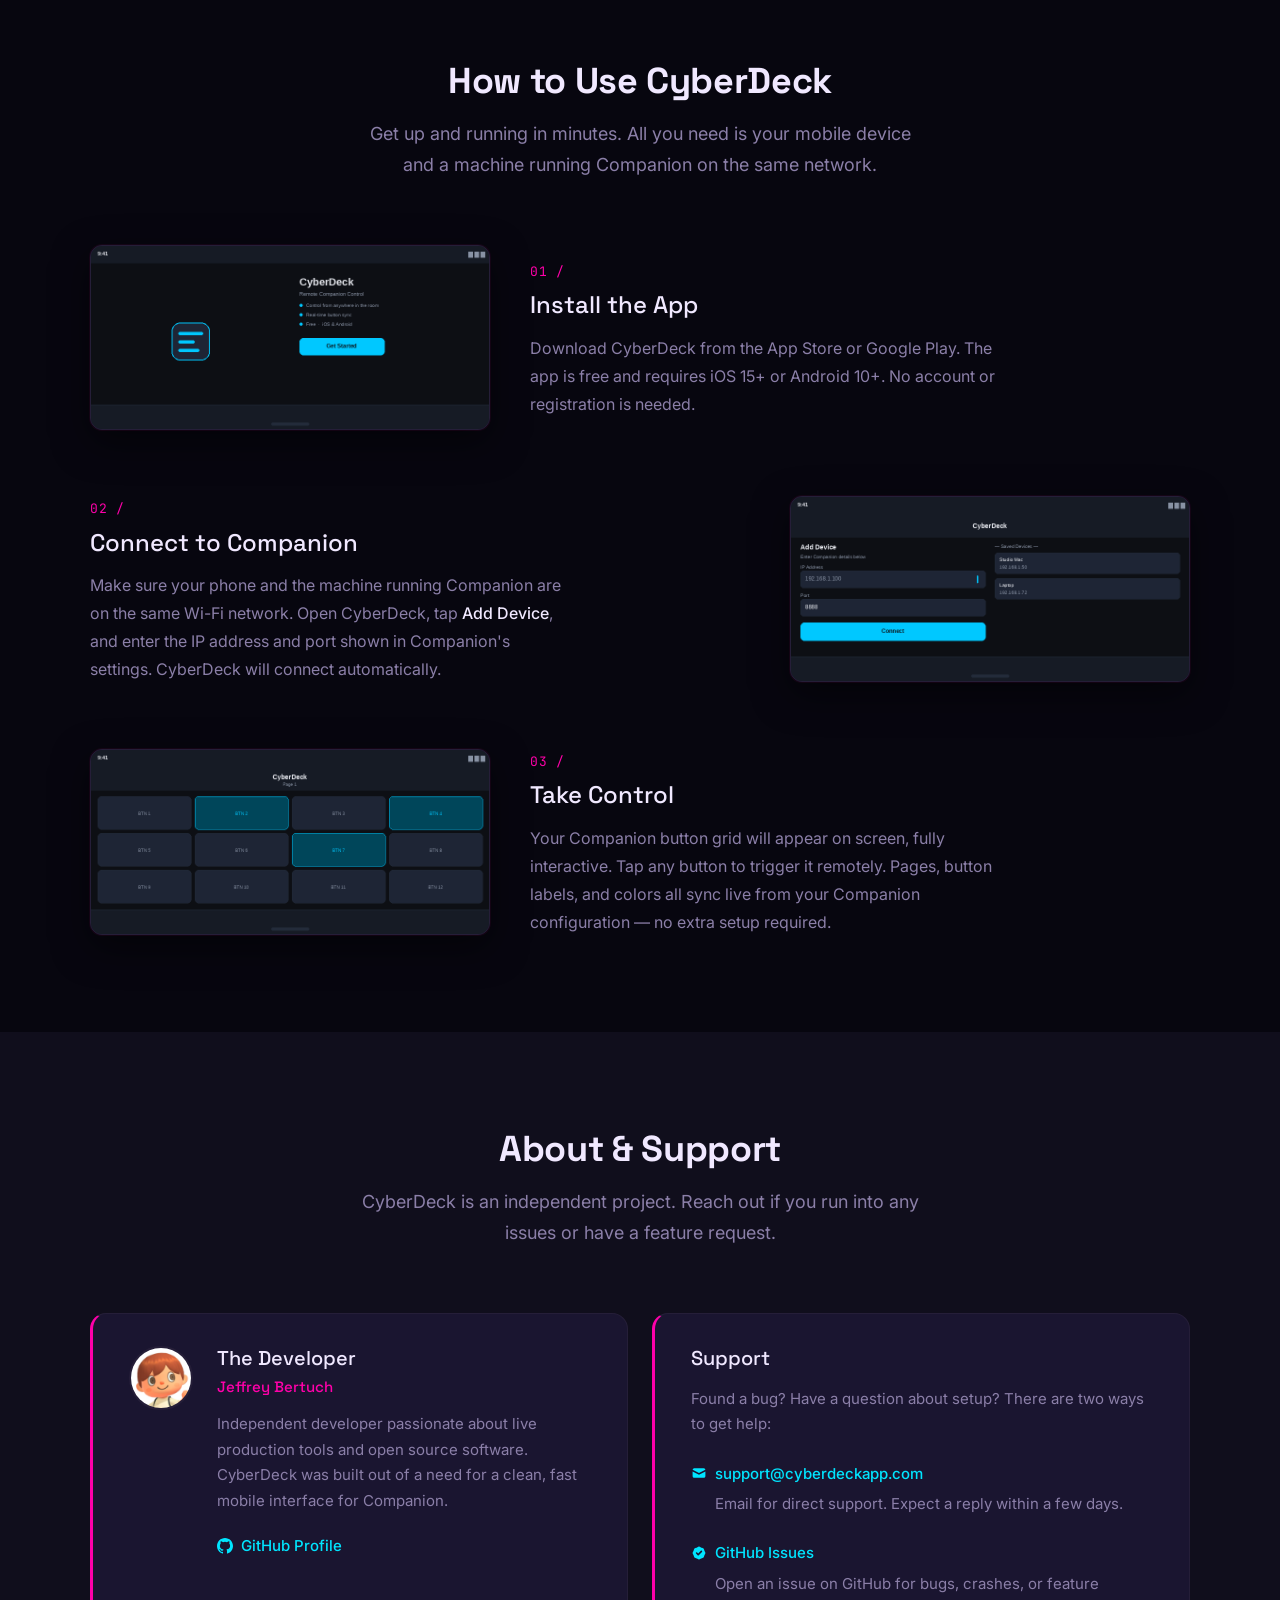
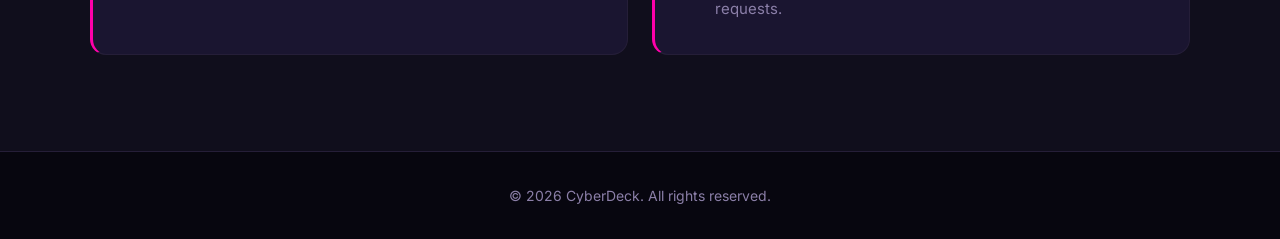
==== commit 14375460: "Update icon image. Remove image from top of page. Decrease padding between menu and top of page." ====
--- a/index.html
+++ b/index.html
@@ -93,10 +93,6 @@
 
         <!-- Hero -->
         <div class="hero">
-          <div class="hero-icon" aria-hidden="true">
-            <img src="assets/icon.svg" alt="CyberDeck icon" width="96" height="96" />
-          </div>
-
           <h1 class="hero-title">CyberDeck</h1>
 
           <p class="hero-sub">
--- a/style.css
+++ b/style.css
@@ -283,7 +283,7 @@
   flex-direction: column;
   align-items: center;
   text-align: center;
-  padding: 7rem 0 5rem;
+  padding: 1.5rem 0 5rem;
 }
 
 .hero-icon {
@@ -898,7 +898,7 @@
   h2 { font-size: 2rem; }
 
   .hero {
-    padding: 5rem 0 4rem;
+    padding: 1.5rem 0 4rem;
   }
 
   .guide-step {
@@ -1008,11 +1008,6 @@
   h1 { font-size: 2rem; }
   h2 { font-size: 1.4rem; }
 
-  .hero-icon {
-    width: 72px;
-    height: 72px;
-  }
-
   .hero-badges {
     flex-direction: column;
     align-items: center;
